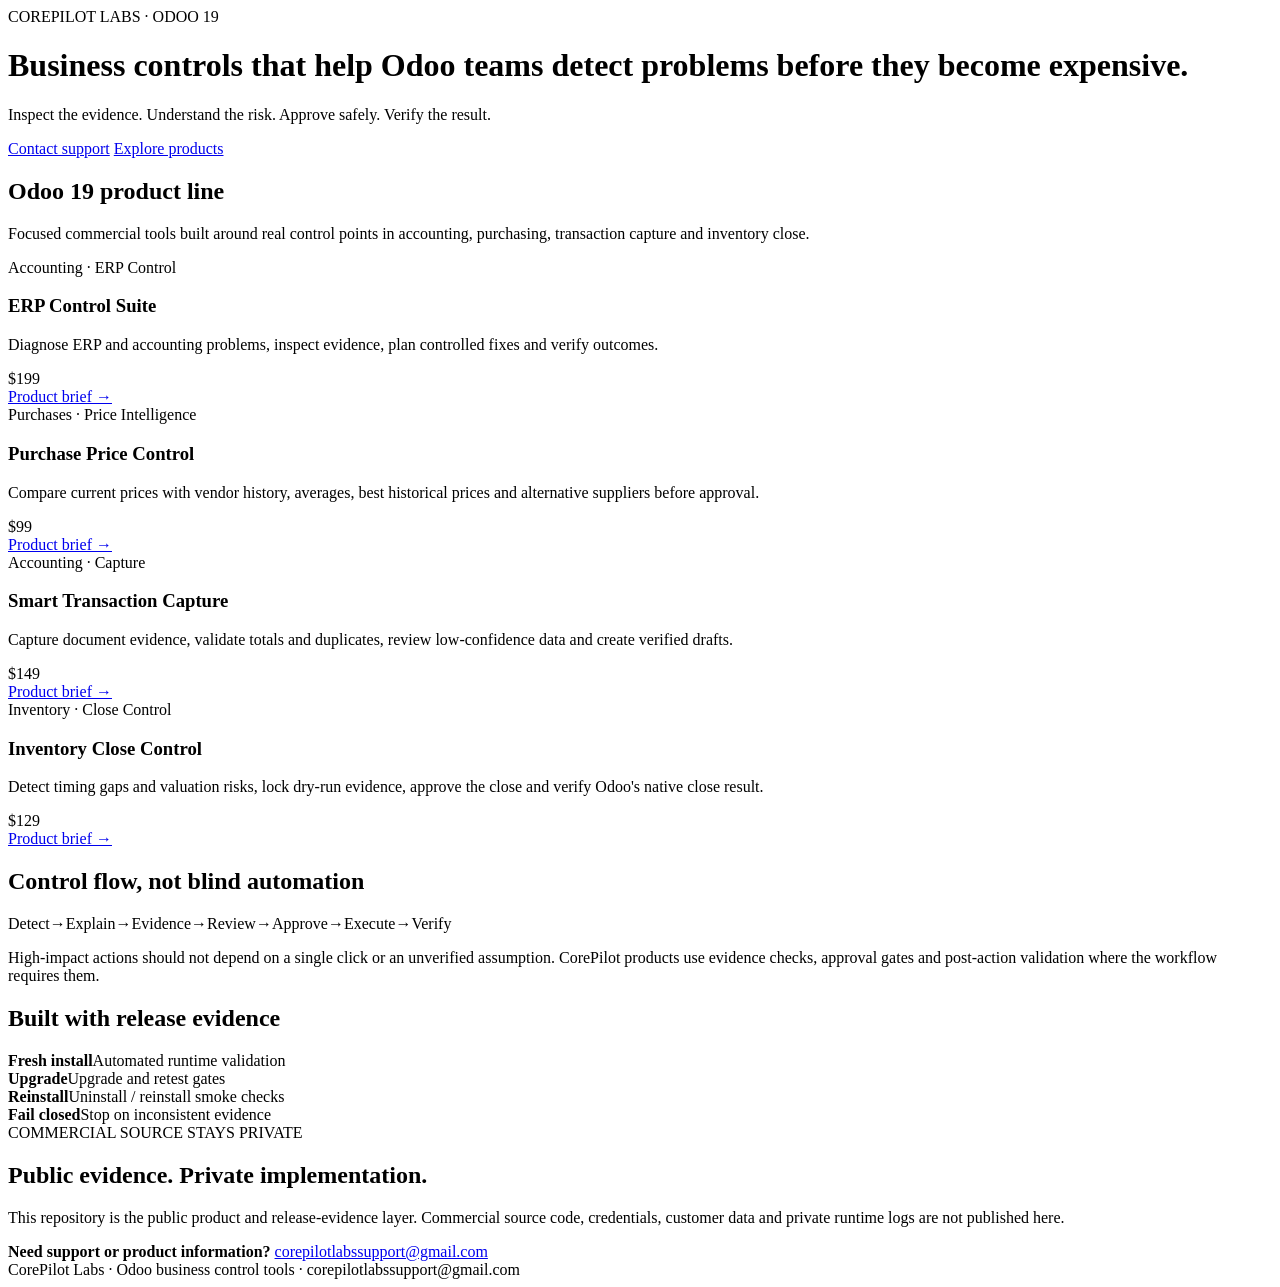
==== index.html @ 9e44a2fe "site: publish CorePilot Labs public product landing page" ====
<!doctype html>
<html lang="en">
<head>
  <meta charset="utf-8">
  <meta name="viewport" content="width=device-width, initial-scale=1">
  <title>CorePilot Labs — Odoo Business Control Tools</title>
  <meta name="description" content="CorePilot Labs builds evidence-driven Odoo 19 control apps for ERP diagnostics, purchase price control, transaction capture and inventory close verification.">
  <meta property="og:title" content="CorePilot Labs — Odoo Business Control Tools">
  <meta property="og:description" content="Detect problems earlier. Understand the evidence. Approve safely. Verify the result.">
  <link rel="stylesheet" href="styles.css">
</head>
<body>
  <header class="hero">
    <div class="wrap">
      <span class="eyebrow">COREPILOT LABS · ODOO 19</span>
      <h1>Business controls that help Odoo teams detect problems before they become expensive.</h1>
      <p class="lead">Inspect the evidence. Understand the risk. Approve safely. Verify the result.</p>
      <div class="actions">
        <a class="button primary" href="mailto:corepilotlabssupport@gmail.com">Contact support</a>
        <a class="button" href="#products">Explore products</a>
      </div>
    </div>
  </header>

  <main>
    <section class="section" id="products">
      <div class="wrap">
        <h2>Odoo 19 product line</h2>
        <p class="intro">Focused commercial tools built around real control points in accounting, purchasing, transaction capture and inventory close.</p>
        <div class="grid">
          <article class="card">
            <span class="tag">Accounting · ERP Control</span>
            <h3>ERP Control Suite</h3>
            <p>Diagnose ERP and accounting problems, inspect evidence, plan controlled fixes and verify outcomes.</p>
            <div class="price">$199</div>
            <a href="https://github.com/corepilotlabs/odoo18-business-apps/blob/main/products/erp-control-suite.md">Product brief →</a>
          </article>
          <article class="card">
            <span class="tag">Purchases · Price Intelligence</span>
            <h3>Purchase Price Control</h3>
            <p>Compare current prices with vendor history, averages, best historical prices and alternative suppliers before approval.</p>
            <div class="price">$99</div>
            <a href="https://github.com/corepilotlabs/odoo18-business-apps/blob/main/products/purchase-price-control.md">Product brief →</a>
          </article>
          <article class="card">
            <span class="tag">Accounting · Capture</span>
            <h3>Smart Transaction Capture</h3>
            <p>Capture document evidence, validate totals and duplicates, review low-confidence data and create verified drafts.</p>
            <div class="price">$149</div>
            <a href="https://github.com/corepilotlabs/odoo18-business-apps/blob/main/products/smart-transaction-capture.md">Product brief →</a>
          </article>
          <article class="card">
            <span class="tag">Inventory · Close Control</span>
            <h3>Inventory Close Control</h3>
            <p>Detect timing gaps and valuation risks, lock dry-run evidence, approve the close and verify Odoo's native close result.</p>
            <div class="price">$129</div>
            <a href="https://github.com/corepilotlabs/odoo18-business-apps/blob/main/products/inventory-close-control.md">Product brief →</a>
          </article>
        </div>
      </div>
    </section>

    <section class="section dark">
      <div class="wrap">
        <h2>Control flow, not blind automation</h2>
        <div class="flow">
          <span>Detect</span><b>→</b><span>Explain</span><b>→</b><span>Evidence</span><b>→</b><span>Review</span><b>→</b><span>Approve</span><b>→</b><span>Execute</span><b>→</b><span>Verify</span>
        </div>
        <p>High-impact actions should not depend on a single click or an unverified assumption. CorePilot products use evidence checks, approval gates and post-action validation where the workflow requires them.</p>
      </div>
    </section>

    <section class="section">
      <div class="wrap">
        <h2>Built with release evidence</h2>
        <div class="proof">
          <div><strong>Fresh install</strong><span>Automated runtime validation</span></div>
          <div><strong>Upgrade</strong><span>Upgrade and retest gates</span></div>
          <div><strong>Reinstall</strong><span>Uninstall / reinstall smoke checks</span></div>
          <div><strong>Fail closed</strong><span>Stop on inconsistent evidence</span></div>
        </div>
      </div>
    </section>

    <section class="section dark">
      <div class="wrap split">
        <div>
          <span class="eyebrow blue">COMMERCIAL SOURCE STAYS PRIVATE</span>
          <h2>Public evidence. Private implementation.</h2>
          <p>This repository is the public product and release-evidence layer. Commercial source code, credentials, customer data and private runtime logs are not published here.</p>
        </div>
        <div class="contact-card">
          <strong>Need support or product information?</strong>
          <a href="mailto:corepilotlabssupport@gmail.com">corepilotlabssupport@gmail.com</a>
        </div>
      </div>
    </section>
  </main>

  <footer>
    <div class="wrap">CorePilot Labs · Odoo business control tools · corepilotlabssupport@gmail.com</div>
  </footer>
</body>
</html>
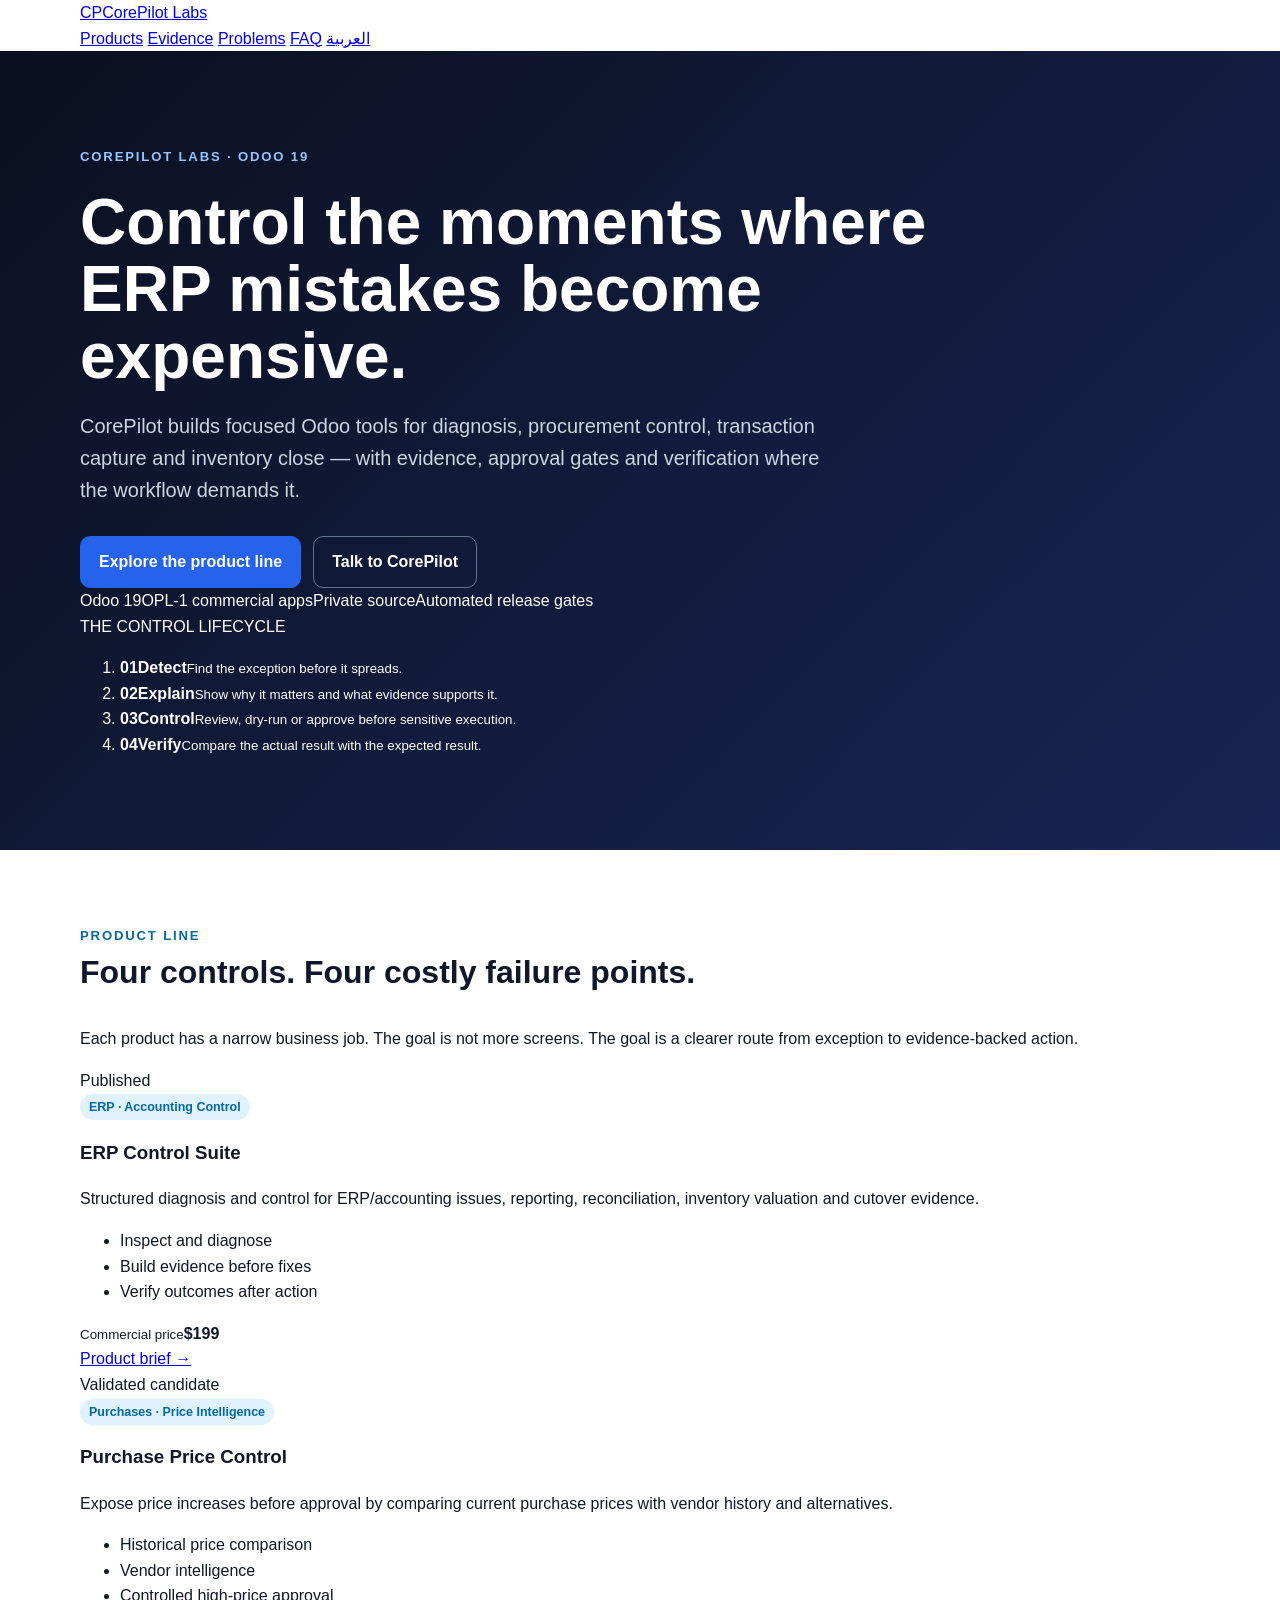
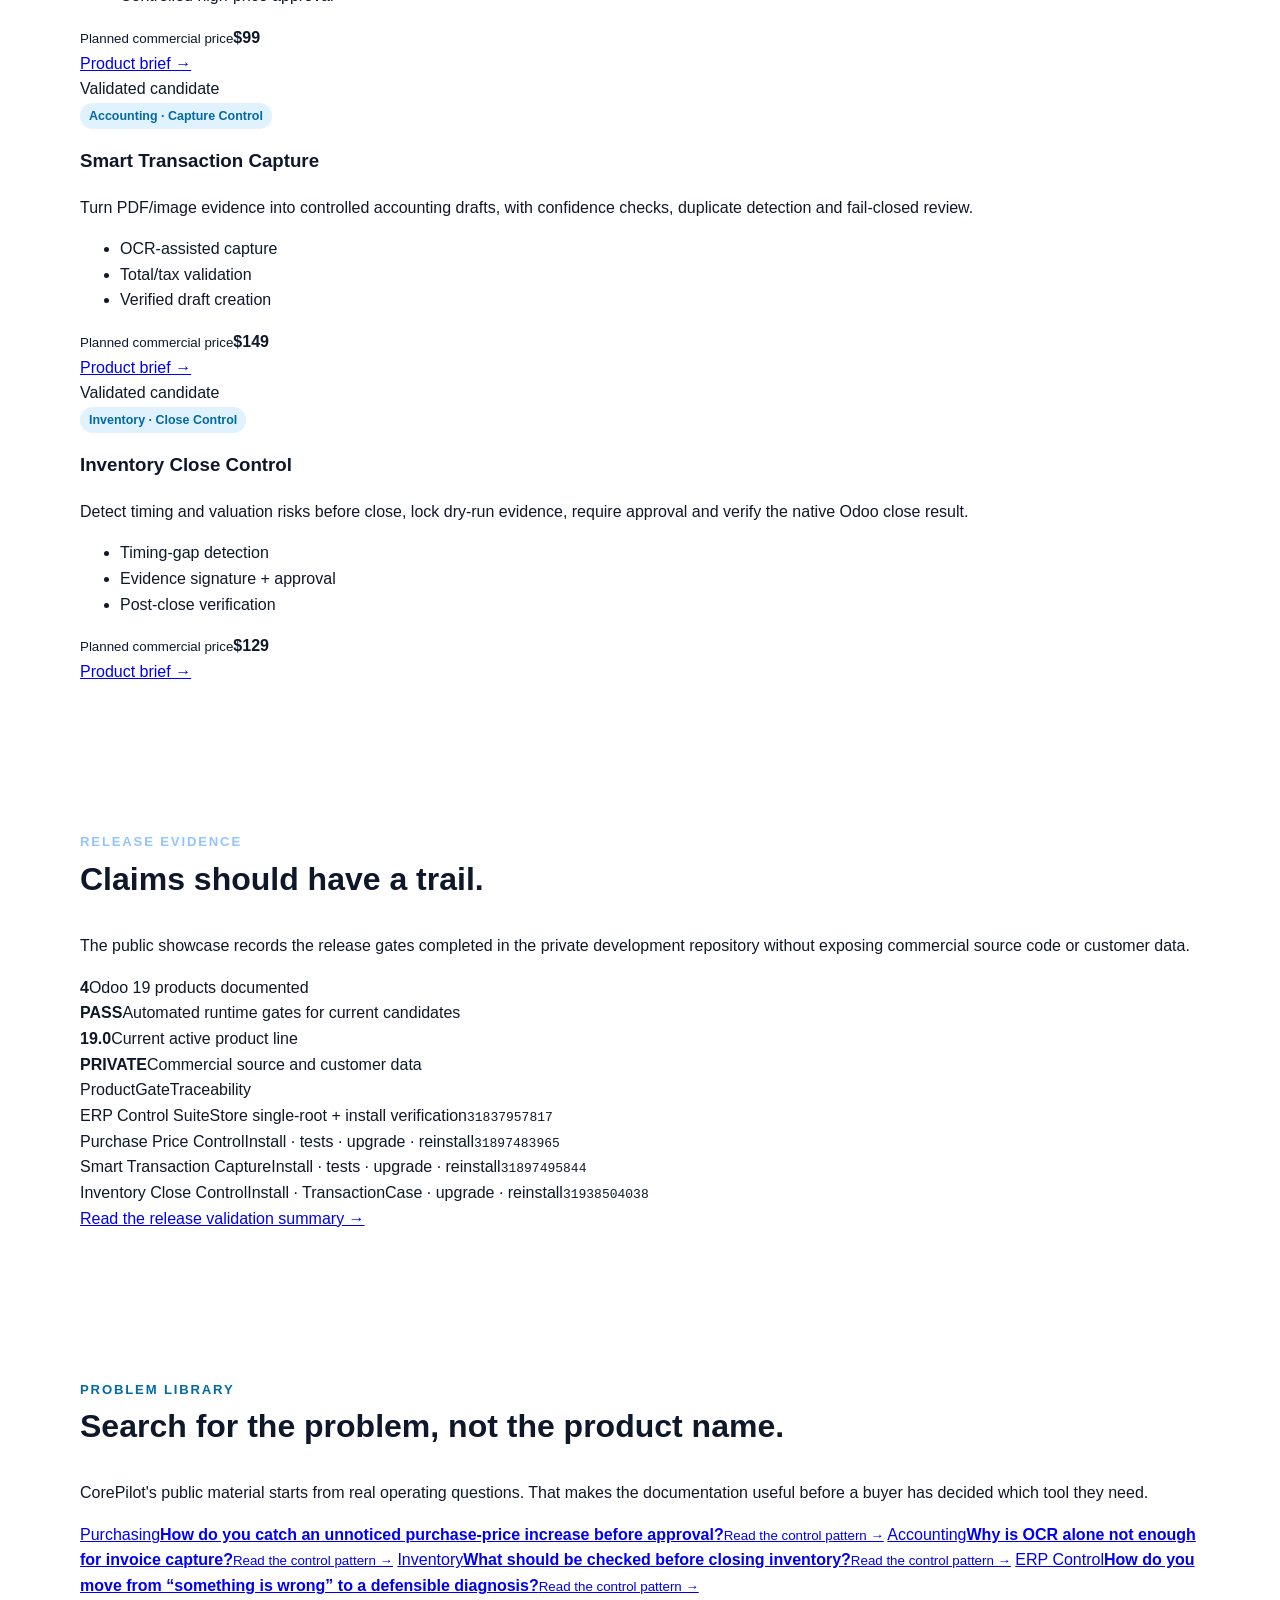
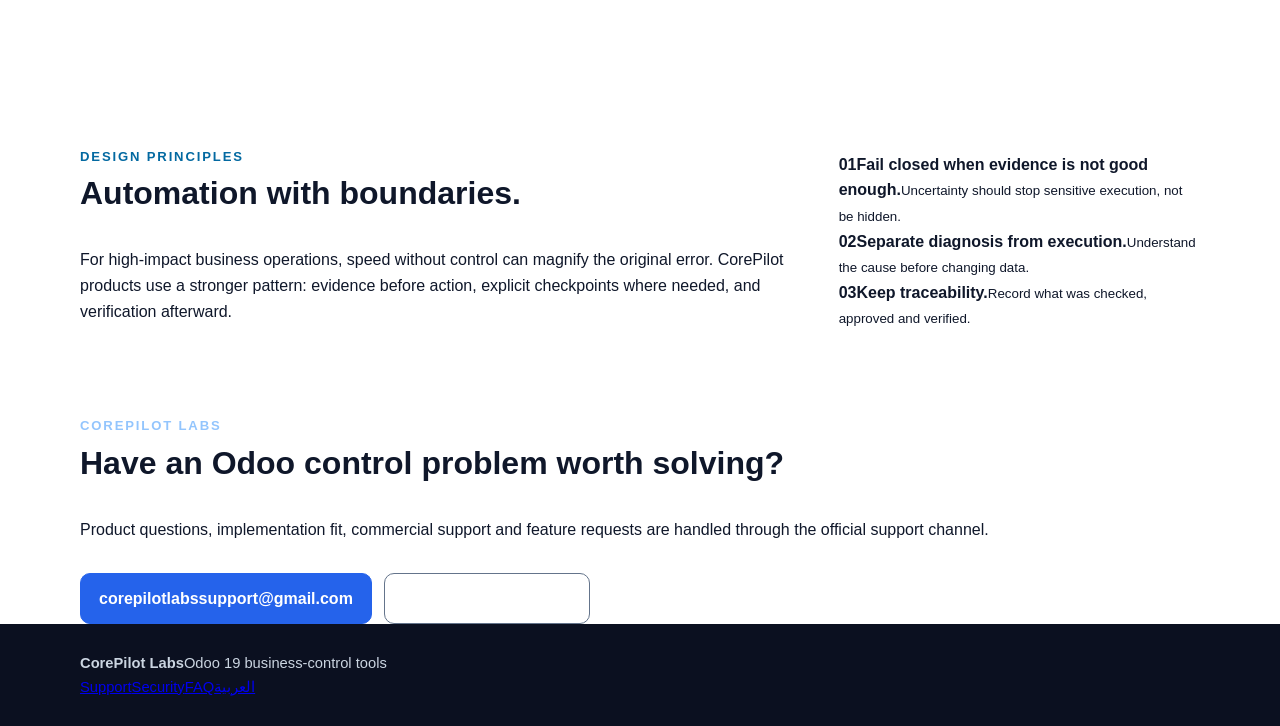
==== commit 91547df0: "design: rebuild CorePilot public launch experience" ====
--- a/index.html
+++ b/index.html
@@ -3,102 +3,169 @@
 <head>
   <meta charset="utf-8">
   <meta name="viewport" content="width=device-width, initial-scale=1">
-  <title>CorePilot Labs — Odoo Business Control Tools</title>
-  <meta name="description" content="CorePilot Labs builds evidence-driven Odoo 19 control apps for ERP diagnostics, purchase price control, transaction capture and inventory close verification.">
-  <meta property="og:title" content="CorePilot Labs — Odoo Business Control Tools">
-  <meta property="og:description" content="Detect problems earlier. Understand the evidence. Approve safely. Verify the result.">
+  <title>CorePilot Labs — Controlled Odoo 19 Business Operations</title>
+  <meta name="description" content="CorePilot Labs builds Odoo 19 business-control apps for ERP diagnostics, purchase-price intelligence, verified transaction capture and inventory close control.">
+  <meta name="theme-color" content="#07111f">
+  <meta property="og:title" content="CorePilot Labs — Odoo 19 Business Control Tools">
+  <meta property="og:description" content="Detect problems earlier. Build evidence. Approve safely. Verify the result.">
+  <meta property="og:type" content="website">
   <link rel="stylesheet" href="styles.css">
 </head>
 <body>
-  <header class="hero">
-    <div class="wrap">
-      <span class="eyebrow">COREPILOT LABS · ODOO 19</span>
-      <h1>Business controls that help Odoo teams detect problems before they become expensive.</h1>
-      <p class="lead">Inspect the evidence. Understand the risk. Approve safely. Verify the result.</p>
-      <div class="actions">
-        <a class="button primary" href="mailto:corepilotlabssupport@gmail.com">Contact support</a>
-        <a class="button" href="#products">Explore products</a>
+  <nav class="nav">
+    <div class="wrap nav-inner">
+      <a class="brand" href="#top" aria-label="CorePilot Labs home">
+        <span class="brand-mark">CP</span><span>CorePilot Labs</span>
+      </a>
+      <div class="nav-links">
+        <a href="#products">Products</a>
+        <a href="#proof">Evidence</a>
+        <a href="#problems">Problems</a>
+        <a href="FAQ.md">FAQ</a>
+        <a href="ar.html">العربية</a>
       </div>
+    </div>
+  </nav>
+
+  <header class="hero" id="top">
+    <div class="wrap hero-grid">
+      <div>
+        <span class="eyebrow">COREPILOT LABS · ODOO 19</span>
+        <h1>Control the moments where ERP mistakes become expensive.</h1>
+        <p class="lead">CorePilot builds focused Odoo tools for diagnosis, procurement control, transaction capture and inventory close — with evidence, approval gates and verification where the workflow demands it.</p>
+        <div class="actions">
+          <a class="button primary" href="#products">Explore the product line</a>
+          <a class="button" href="mailto:corepilotlabssupport@gmail.com?subject=CorePilot%20Labs%20product%20inquiry">Talk to CorePilot</a>
+        </div>
+        <div class="trust-row">
+          <span>Odoo 19</span><span>OPL-1 commercial apps</span><span>Private source</span><span>Automated release gates</span>
+        </div>
+      </div>
+      <aside class="hero-panel" aria-label="CorePilot control lifecycle">
+        <div class="panel-kicker">THE CONTROL LIFECYCLE</div>
+        <ol class="lifecycle">
+          <li><b>01</b><span><strong>Detect</strong><small>Find the exception before it spreads.</small></span></li>
+          <li><b>02</b><span><strong>Explain</strong><small>Show why it matters and what evidence supports it.</small></span></li>
+          <li><b>03</b><span><strong>Control</strong><small>Review, dry-run or approve before sensitive execution.</small></span></li>
+          <li><b>04</b><span><strong>Verify</strong><small>Compare the actual result with the expected result.</small></span></li>
+        </ol>
+      </aside>
     </div>
   </header>
 
   <main>
     <section class="section" id="products">
       <div class="wrap">
-        <h2>Odoo 19 product line</h2>
-        <p class="intro">Focused commercial tools built around real control points in accounting, purchasing, transaction capture and inventory close.</p>
-        <div class="grid">
-          <article class="card">
-            <span class="tag">Accounting · ERP Control</span>
+        <div class="section-head">
+          <div><span class="eyebrow blue">PRODUCT LINE</span><h2>Four controls. Four costly failure points.</h2></div>
+          <p>Each product has a narrow business job. The goal is not more screens. The goal is a clearer route from exception to evidence-backed action.</p>
+        </div>
+        <div class="product-grid">
+          <article class="product-card featured">
+            <div class="status live">Published</div>
+            <span class="tag">ERP · Accounting Control</span>
             <h3>ERP Control Suite</h3>
-            <p>Diagnose ERP and accounting problems, inspect evidence, plan controlled fixes and verify outcomes.</p>
-            <div class="price">$199</div>
-            <a href="https://github.com/corepilotlabs/odoo18-business-apps/blob/main/products/erp-control-suite.md">Product brief →</a>
+            <p>Structured diagnosis and control for ERP/accounting issues, reporting, reconciliation, inventory valuation and cutover evidence.</p>
+            <ul><li>Inspect and diagnose</li><li>Build evidence before fixes</li><li>Verify outcomes after action</li></ul>
+            <div class="card-foot"><div><small>Commercial price</small><strong>$199</strong></div><a href="products/erp-control-suite.md">Product brief →</a></div>
           </article>
-          <article class="card">
+
+          <article class="product-card">
+            <div class="status validated">Validated candidate</div>
             <span class="tag">Purchases · Price Intelligence</span>
             <h3>Purchase Price Control</h3>
-            <p>Compare current prices with vendor history, averages, best historical prices and alternative suppliers before approval.</p>
-            <div class="price">$99</div>
-            <a href="https://github.com/corepilotlabs/odoo18-business-apps/blob/main/products/purchase-price-control.md">Product brief →</a>
+            <p>Expose price increases before approval by comparing current purchase prices with vendor history and alternatives.</p>
+            <ul><li>Historical price comparison</li><li>Vendor intelligence</li><li>Controlled high-price approval</li></ul>
+            <div class="card-foot"><div><small>Planned commercial price</small><strong>$99</strong></div><a href="products/purchase-price-control.md">Product brief →</a></div>
           </article>
-          <article class="card">
-            <span class="tag">Accounting · Capture</span>
+
+          <article class="product-card">
+            <div class="status validated">Validated candidate</div>
+            <span class="tag">Accounting · Capture Control</span>
             <h3>Smart Transaction Capture</h3>
-            <p>Capture document evidence, validate totals and duplicates, review low-confidence data and create verified drafts.</p>
-            <div class="price">$149</div>
-            <a href="https://github.com/corepilotlabs/odoo18-business-apps/blob/main/products/smart-transaction-capture.md">Product brief →</a>
+            <p>Turn PDF/image evidence into controlled accounting drafts, with confidence checks, duplicate detection and fail-closed review.</p>
+            <ul><li>OCR-assisted capture</li><li>Total/tax validation</li><li>Verified draft creation</li></ul>
+            <div class="card-foot"><div><small>Planned commercial price</small><strong>$149</strong></div><a href="products/smart-transaction-capture.md">Product brief →</a></div>
           </article>
-          <article class="card">
+
+          <article class="product-card">
+            <div class="status validated">Validated candidate</div>
             <span class="tag">Inventory · Close Control</span>
             <h3>Inventory Close Control</h3>
-            <p>Detect timing gaps and valuation risks, lock dry-run evidence, approve the close and verify Odoo's native close result.</p>
-            <div class="price">$129</div>
-            <a href="https://github.com/corepilotlabs/odoo18-business-apps/blob/main/products/inventory-close-control.md">Product brief →</a>
+            <p>Detect timing and valuation risks before close, lock dry-run evidence, require approval and verify the native Odoo close result.</p>
+            <ul><li>Timing-gap detection</li><li>Evidence signature + approval</li><li>Post-close verification</li></ul>
+            <div class="card-foot"><div><small>Planned commercial price</small><strong>$129</strong></div><a href="products/inventory-close-control.md">Product brief →</a></div>
           </article>
         </div>
       </div>
     </section>
 
-    <section class="section dark">
+    <section class="section proof-section" id="proof">
       <div class="wrap">
-        <h2>Control flow, not blind automation</h2>
-        <div class="flow">
-          <span>Detect</span><b>→</b><span>Explain</span><b>→</b><span>Evidence</span><b>→</b><span>Review</span><b>→</b><span>Approve</span><b>→</b><span>Execute</span><b>→</b><span>Verify</span>
+        <div class="section-head inverse">
+          <div><span class="eyebrow">RELEASE EVIDENCE</span><h2>Claims should have a trail.</h2></div>
+          <p>The public showcase records the release gates completed in the private development repository without exposing commercial source code or customer data.</p>
         </div>
-        <p>High-impact actions should not depend on a single click or an unverified assumption. CorePilot products use evidence checks, approval gates and post-action validation where the workflow requires them.</p>
+        <div class="proof-grid">
+          <div class="proof-card"><strong>4</strong><span>Odoo 19 products documented</span></div>
+          <div class="proof-card"><strong>PASS</strong><span>Automated runtime gates for current candidates</span></div>
+          <div class="proof-card"><strong>19.0</strong><span>Current active product line</span></div>
+          <div class="proof-card"><strong>PRIVATE</strong><span>Commercial source and customer data</span></div>
+        </div>
+        <div class="evidence-table" role="table" aria-label="Release validation identifiers">
+          <div class="evidence-row header"><span>Product</span><span>Gate</span><span>Traceability</span></div>
+          <div class="evidence-row"><span>ERP Control Suite</span><span>Store single-root + install verification</span><code>31837957817</code></div>
+          <div class="evidence-row"><span>Purchase Price Control</span><span>Install · tests · upgrade · reinstall</span><code>31897483965</code></div>
+          <div class="evidence-row"><span>Smart Transaction Capture</span><span>Install · tests · upgrade · reinstall</span><code>31897495844</code></div>
+          <div class="evidence-row"><span>Inventory Close Control</span><span>Install · TransactionCase · upgrade · reinstall</span><code>31938504038</code></div>
+        </div>
+        <a class="text-link light" href="RELEASE_VALIDATION.md">Read the release validation summary →</a>
       </div>
     </section>
 
-    <section class="section">
+    <section class="section" id="problems">
       <div class="wrap">
-        <h2>Built with release evidence</h2>
-        <div class="proof">
-          <div><strong>Fresh install</strong><span>Automated runtime validation</span></div>
-          <div><strong>Upgrade</strong><span>Upgrade and retest gates</span></div>
-          <div><strong>Reinstall</strong><span>Uninstall / reinstall smoke checks</span></div>
-          <div><strong>Fail closed</strong><span>Stop on inconsistent evidence</span></div>
+        <div class="section-head">
+          <div><span class="eyebrow blue">PROBLEM LIBRARY</span><h2>Search for the problem, not the product name.</h2></div>
+          <p>CorePilot's public material starts from real operating questions. That makes the documentation useful before a buyer has decided which tool they need.</p>
+        </div>
+        <div class="problem-grid">
+          <a class="problem-card" href="use-cases/odoo-purchase-price-increase-control.md"><span>Purchasing</span><strong>How do you catch an unnoticed purchase-price increase before approval?</strong><small>Read the control pattern →</small></a>
+          <a class="problem-card" href="use-cases/odoo-invoice-ocr-validation.md"><span>Accounting</span><strong>Why is OCR alone not enough for invoice capture?</strong><small>Read the control pattern →</small></a>
+          <a class="problem-card" href="use-cases/odoo-inventory-close-reconciliation.md"><span>Inventory</span><strong>What should be checked before closing inventory?</strong><small>Read the control pattern →</small></a>
+          <a class="problem-card" href="use-cases/odoo-accounting-diagnostics-control.md"><span>ERP Control</span><strong>How do you move from “something is wrong” to a defensible diagnosis?</strong><small>Read the control pattern →</small></a>
         </div>
       </div>
     </section>
 
-    <section class="section dark">
+    <section class="section principles">
       <div class="wrap split">
         <div>
-          <span class="eyebrow blue">COMMERCIAL SOURCE STAYS PRIVATE</span>
-          <h2>Public evidence. Private implementation.</h2>
-          <p>This repository is the public product and release-evidence layer. Commercial source code, credentials, customer data and private runtime logs are not published here.</p>
+          <span class="eyebrow blue">DESIGN PRINCIPLES</span>
+          <h2>Automation with boundaries.</h2>
+          <p>For high-impact business operations, speed without control can magnify the original error. CorePilot products use a stronger pattern: evidence before action, explicit checkpoints where needed, and verification afterward.</p>
         </div>
-        <div class="contact-card">
-          <strong>Need support or product information?</strong>
-          <a href="mailto:corepilotlabssupport@gmail.com">corepilotlabssupport@gmail.com</a>
+        <div class="principle-list">
+          <div><b>01</b><span><strong>Fail closed when evidence is not good enough.</strong><small>Uncertainty should stop sensitive execution, not be hidden.</small></span></div>
+          <div><b>02</b><span><strong>Separate diagnosis from execution.</strong><small>Understand the cause before changing data.</small></span></div>
+          <div><b>03</b><span><strong>Keep traceability.</strong><small>Record what was checked, approved and verified.</small></span></div>
         </div>
+      </div>
+    </section>
+
+    <section class="cta-section">
+      <div class="wrap cta-box">
+        <div><span class="eyebrow">COREPILOT LABS</span><h2>Have an Odoo control problem worth solving?</h2><p>Product questions, implementation fit, commercial support and feature requests are handled through the official support channel.</p></div>
+        <div class="actions"><a class="button primary" href="mailto:corepilotlabssupport@gmail.com?subject=CorePilot%20Labs%20Odoo%20inquiry">corepilotlabssupport@gmail.com</a><a class="button" href="https://github.com/corepilotlabs/odoo18-business-apps/issues">Public feature request</a></div>
       </div>
     </section>
   </main>
 
   <footer>
-    <div class="wrap">CorePilot Labs · Odoo business control tools · corepilotlabssupport@gmail.com</div>
+    <div class="wrap footer-grid">
+      <div><strong>CorePilot Labs</strong><span>Odoo 19 business-control tools</span></div>
+      <div><a href="SUPPORT.md">Support</a><a href="SECURITY.md">Security</a><a href="FAQ.md">FAQ</a><a href="ar.html">العربية</a></div>
+    </div>
   </footer>
 </body>
 </html>
--- a/styles.css
+++ b/styles.css
@@ -0,0 +1 @@
+:root{--bg:#0b1020;--panel:#121a2f;--ink:#0f172a;--muted:#64748b;--paper:#f8fafc;--line:#dbe4ee;--accent:#2563eb;--accent2:#0ea5e9}*{box-sizing:border-box}body{margin:0;font-family:Inter,Segoe UI,Arial,sans-serif;color:var(--ink);background:white;line-height:1.6}.wrap{width:min(1120px,92%);margin:0 auto}.hero{background:linear-gradient(135deg,var(--bg),#172554);color:white;padding:92px 0 76px}.eyebrow{display:inline-block;font-size:.82rem;letter-spacing:.14em;font-weight:700;color:#93c5fd}.eyebrow.blue{color:#0369a1}.hero h1{font-size:clamp(2.4rem,5vw,4.8rem);line-height:1.05;max-width:980px;margin:20px 0}.lead{font-size:1.25rem;color:#cbd5e1;max-width:760px}.intro{max-width:760px;color:#475569;margin:-12px 0 30px}.actions{display:flex;gap:12px;flex-wrap:wrap;margin-top:30px}.button{display:inline-block;padding:12px 18px;border:1px solid #64748b;border-radius:10px;color:white;text-decoration:none;font-weight:700}.button.primary{background:var(--accent);border-color:var(--accent)}.section{padding:72px 0}.section.dark{background:var(--paper)}h2{font-size:2rem;margin:0 0 28px}.grid{display:grid;grid-template-columns:repeat(auto-fit,minmax(240px,1fr));gap:20px}.card{border:1px solid var(--line);border-radius:18px;padding:24px;background:#fff;box-shadow:0 10px 30px rgba(15,23,42,.06)}.card h3{font-size:1.35rem;margin:12px 0}.card p{color:#475569}.card a{color:var(--accent);font-weight:700;text-decoration:none}.tag{font-size:.78rem;font-weight:700;color:#0369a1;background:#e0f2fe;padding:6px 9px;border-radius:999px}.price{font-size:1.45rem;font-weight:800;margin:18px 0}.flow{display:flex;flex-wrap:wrap;gap:10px;align-items:center;margin:22px 0 26px}.flow span{padding:8px 12px;border-radius:999px;background:white;border:1px solid var(--line);font-weight:700}.flow b{color:var(--accent2)}.proof{display:grid;grid-template-columns:repeat(auto-fit,minmax(200px,1fr));gap:16px}.proof div{border-left:4px solid var(--accent);padding:8px 14px}.proof strong,.proof span{display:block}.proof span{color:var(--muted);font-size:.92rem}.split{display:grid;grid-template-columns:2fr 1fr;gap:36px;align-items:center}.contact-card{background:#fff;border:1px solid var(--line);border-radius:18px;padding:24px;box-shadow:0 10px 30px rgba(15,23,42,.06)}.contact-card strong,.contact-card a{display:block}.contact-card a{margin-top:10px;color:var(--accent);font-weight:700;text-decoration:none}footer{padding:28px 0;background:var(--bg);color:#cbd5e1;font-size:.92rem}@media(max-width:700px){.hero{padding:64px 0}.section{padding:50px 0}.split{grid-template-columns:1fr}}
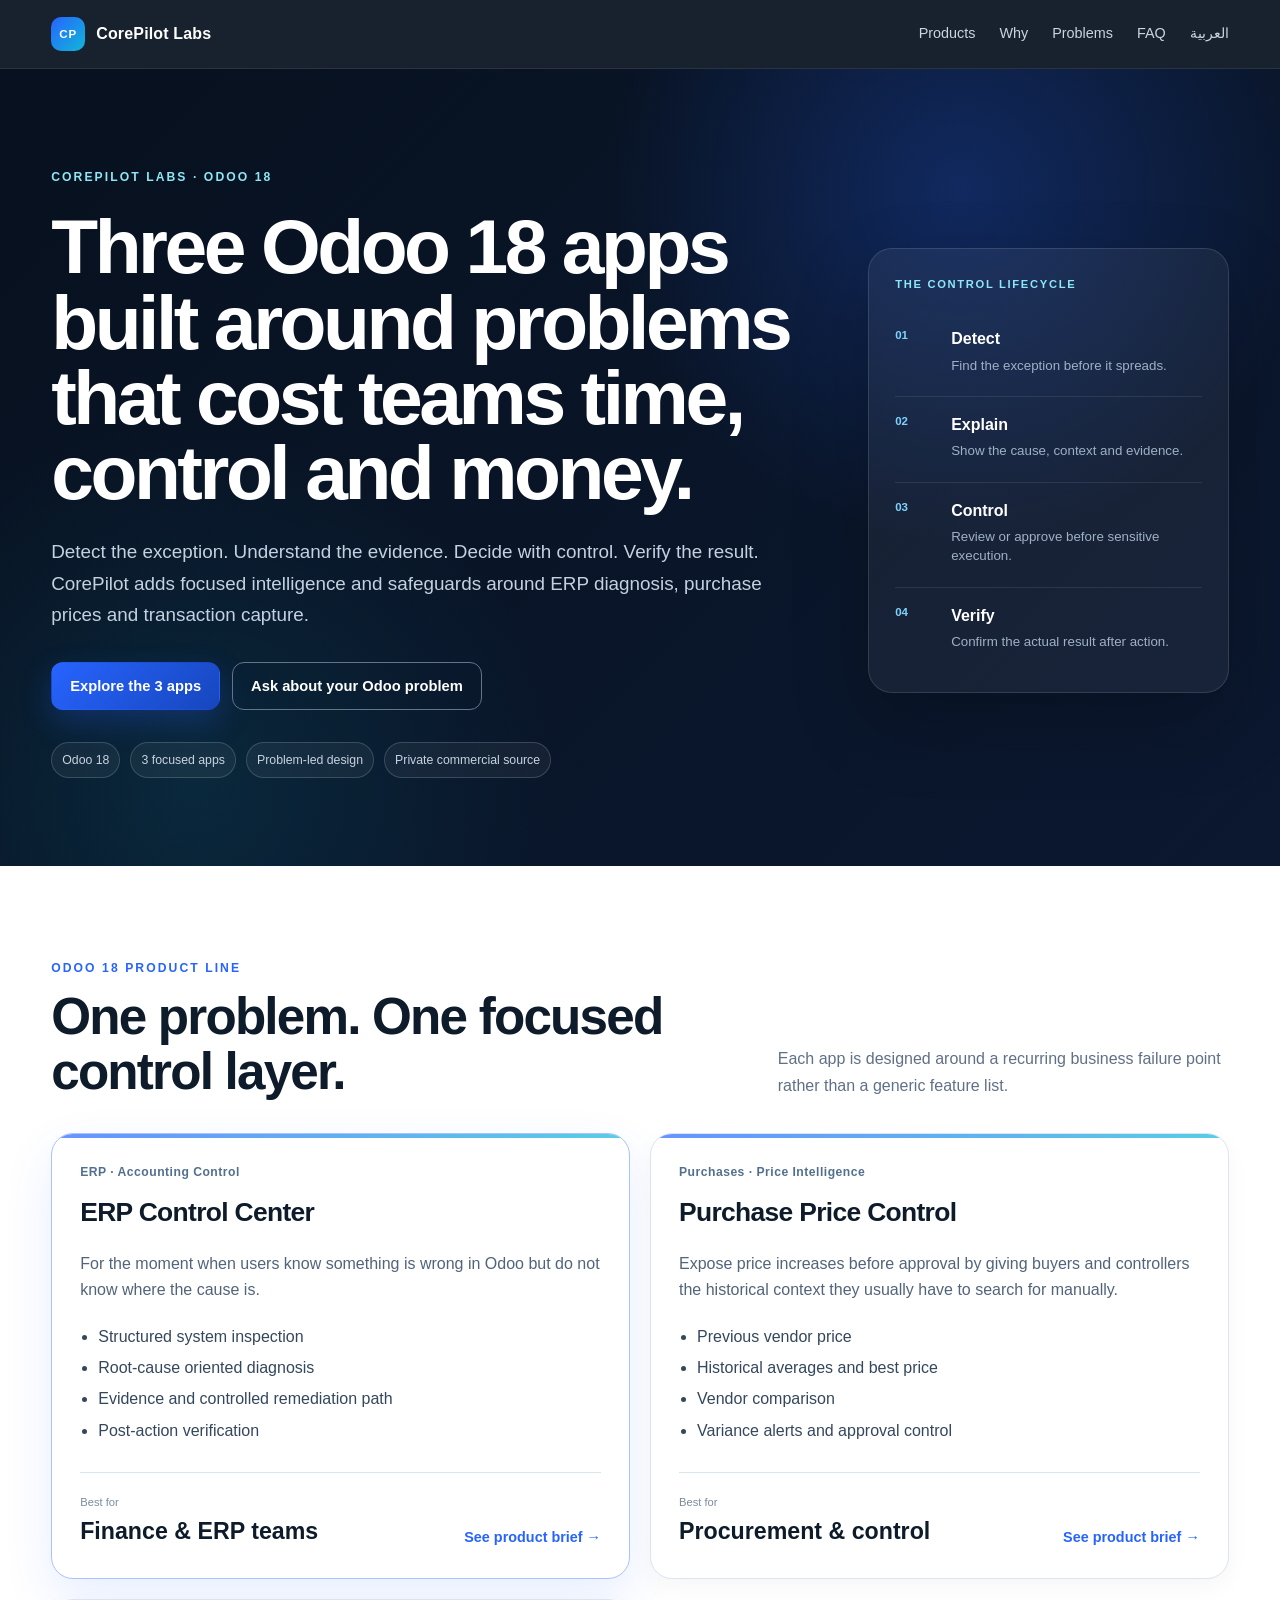
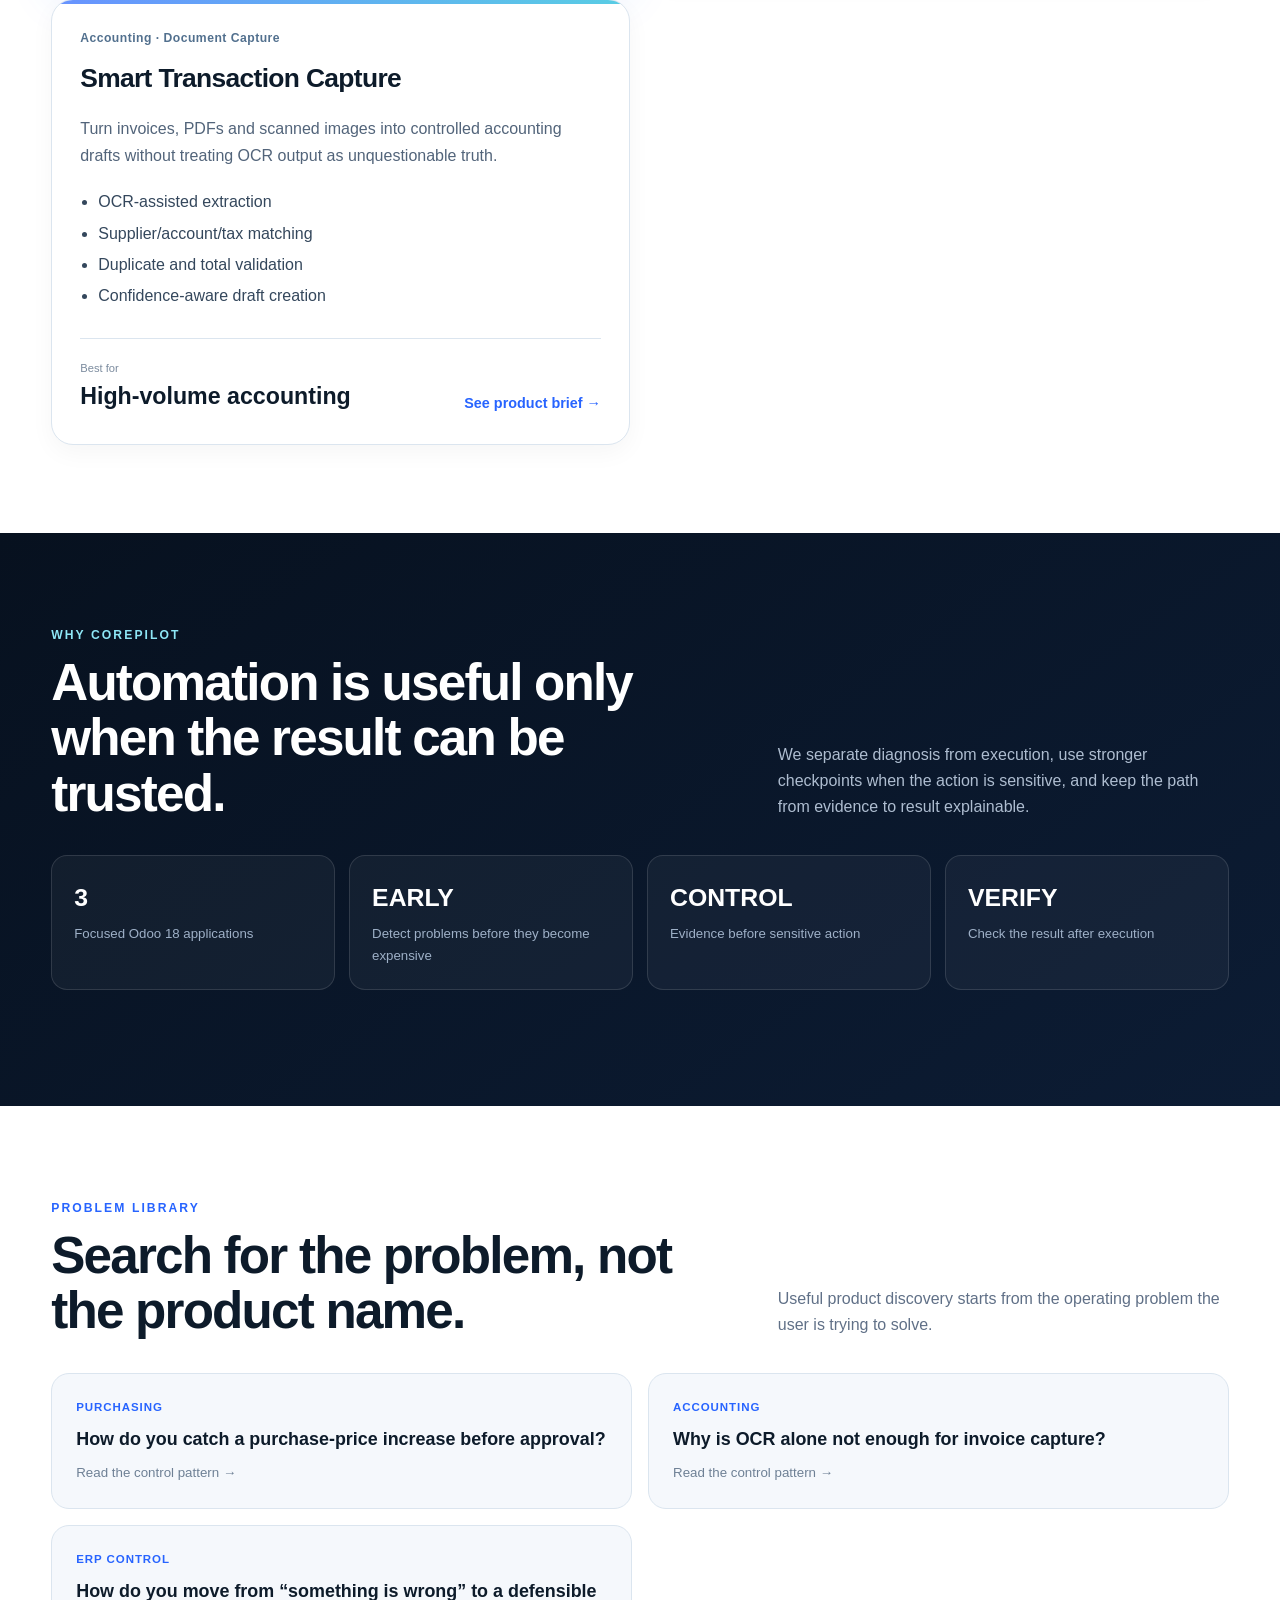
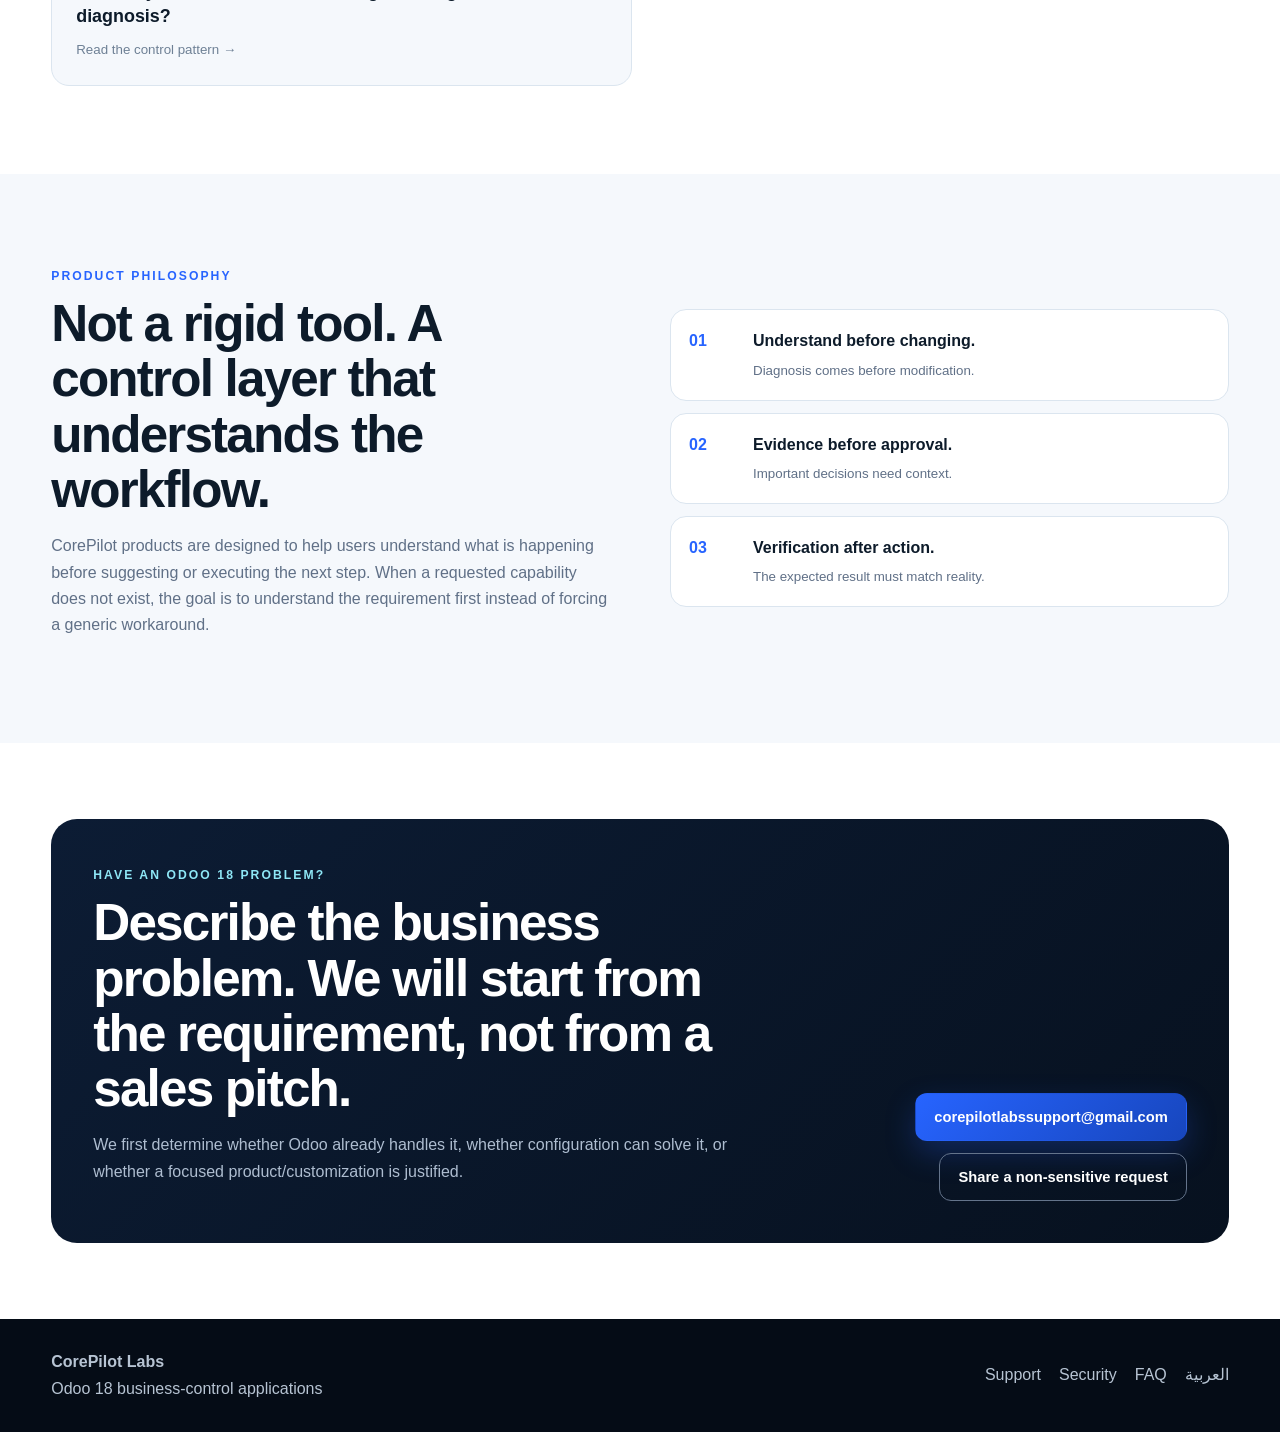
==== commit a712feab: "marketing: refocus public landing page on three Odoo 18 apps" ====
--- a/index.html
+++ b/index.html
@@ -3,51 +3,39 @@
 <head>
   <meta charset="utf-8">
   <meta name="viewport" content="width=device-width, initial-scale=1">
-  <title>CorePilot Labs — Controlled Odoo 19 Business Operations</title>
-  <meta name="description" content="CorePilot Labs builds Odoo 19 business-control apps for ERP diagnostics, purchase-price intelligence, verified transaction capture and inventory close control.">
+  <title>CorePilot Labs — Odoo 18 Business Control Apps</title>
+  <meta name="description" content="Three focused Odoo 18 apps for ERP diagnostics, purchase price control and verified transaction capture. Detect problems earlier, build evidence and act with control.">
+  <meta name="keywords" content="Odoo 18,Odoo apps,Odoo accounting,Odoo ERP,Purchase Price Control,invoice OCR,Odoo automation,ERP Control Center,CorePilot Labs">
   <meta name="theme-color" content="#07111f">
-  <meta property="og:title" content="CorePilot Labs — Odoo 19 Business Control Tools">
-  <meta property="og:description" content="Detect problems earlier. Build evidence. Approve safely. Verify the result.">
+  <meta property="og:title" content="CorePilot Labs — 3 Odoo 18 Business Control Apps">
+  <meta property="og:description" content="ERP Control Center, Purchase Price Control and Smart Transaction Capture for Odoo 18.">
   <meta property="og:type" content="website">
   <link rel="stylesheet" href="styles.css">
 </head>
 <body>
   <nav class="nav">
     <div class="wrap nav-inner">
-      <a class="brand" href="#top" aria-label="CorePilot Labs home">
-        <span class="brand-mark">CP</span><span>CorePilot Labs</span>
-      </a>
-      <div class="nav-links">
-        <a href="#products">Products</a>
-        <a href="#proof">Evidence</a>
-        <a href="#problems">Problems</a>
-        <a href="FAQ.md">FAQ</a>
-        <a href="ar.html">العربية</a>
-      </div>
+      <a class="brand" href="#top" aria-label="CorePilot Labs home"><span class="brand-mark">CP</span><span>CorePilot Labs</span></a>
+      <div class="nav-links"><a href="#products">Products</a><a href="#why">Why</a><a href="#problems">Problems</a><a href="FAQ.md">FAQ</a><a href="ar.html">العربية</a></div>
     </div>
   </nav>
 
   <header class="hero" id="top">
     <div class="wrap hero-grid">
       <div>
-        <span class="eyebrow">COREPILOT LABS · ODOO 19</span>
-        <h1>Control the moments where ERP mistakes become expensive.</h1>
-        <p class="lead">CorePilot builds focused Odoo tools for diagnosis, procurement control, transaction capture and inventory close — with evidence, approval gates and verification where the workflow demands it.</p>
-        <div class="actions">
-          <a class="button primary" href="#products">Explore the product line</a>
-          <a class="button" href="mailto:corepilotlabssupport@gmail.com?subject=CorePilot%20Labs%20product%20inquiry">Talk to CorePilot</a>
-        </div>
-        <div class="trust-row">
-          <span>Odoo 19</span><span>OPL-1 commercial apps</span><span>Private source</span><span>Automated release gates</span>
-        </div>
+        <span class="eyebrow">COREPILOT LABS · ODOO 18</span>
+        <h1>Three Odoo 18 apps built around problems that cost teams time, control and money.</h1>
+        <p class="lead">Detect the exception. Understand the evidence. Decide with control. Verify the result. CorePilot adds focused intelligence and safeguards around ERP diagnosis, purchase prices and transaction capture.</p>
+        <div class="actions"><a class="button primary" href="#products">Explore the 3 apps</a><a class="button" href="mailto:corepilotlabssupport@gmail.com?subject=CorePilot%20Odoo%2018%20inquiry">Ask about your Odoo problem</a></div>
+        <div class="trust-row"><span>Odoo 18</span><span>3 focused apps</span><span>Problem-led design</span><span>Private commercial source</span></div>
       </div>
       <aside class="hero-panel" aria-label="CorePilot control lifecycle">
         <div class="panel-kicker">THE CONTROL LIFECYCLE</div>
         <ol class="lifecycle">
           <li><b>01</b><span><strong>Detect</strong><small>Find the exception before it spreads.</small></span></li>
-          <li><b>02</b><span><strong>Explain</strong><small>Show why it matters and what evidence supports it.</small></span></li>
-          <li><b>03</b><span><strong>Control</strong><small>Review, dry-run or approve before sensitive execution.</small></span></li>
-          <li><b>04</b><span><strong>Verify</strong><small>Compare the actual result with the expected result.</small></span></li>
+          <li><b>02</b><span><strong>Explain</strong><small>Show the cause, context and evidence.</small></span></li>
+          <li><b>03</b><span><strong>Control</strong><small>Review or approve before sensitive execution.</small></span></li>
+          <li><b>04</b><span><strong>Verify</strong><small>Confirm the actual result after action.</small></span></li>
         </ol>
       </aside>
     </div>
@@ -56,116 +44,58 @@
   <main>
     <section class="section" id="products">
       <div class="wrap">
-        <div class="section-head">
-          <div><span class="eyebrow blue">PRODUCT LINE</span><h2>Four controls. Four costly failure points.</h2></div>
-          <p>Each product has a narrow business job. The goal is not more screens. The goal is a clearer route from exception to evidence-backed action.</p>
-        </div>
+        <div class="section-head"><div><span class="eyebrow blue">ODOO 18 PRODUCT LINE</span><h2>One problem. One focused control layer.</h2></div><p>Each app is designed around a recurring business failure point rather than a generic feature list.</p></div>
         <div class="product-grid">
           <article class="product-card featured">
-            <div class="status live">Published</div>
             <span class="tag">ERP · Accounting Control</span>
-            <h3>ERP Control Suite</h3>
-            <p>Structured diagnosis and control for ERP/accounting issues, reporting, reconciliation, inventory valuation and cutover evidence.</p>
-            <ul><li>Inspect and diagnose</li><li>Build evidence before fixes</li><li>Verify outcomes after action</li></ul>
-            <div class="card-foot"><div><small>Commercial price</small><strong>$199</strong></div><a href="products/erp-control-suite.md">Product brief →</a></div>
+            <h3>ERP Control Center</h3>
+            <p>For the moment when users know something is wrong in Odoo but do not know where the cause is.</p>
+            <ul><li>Structured system inspection</li><li>Root-cause oriented diagnosis</li><li>Evidence and controlled remediation path</li><li>Post-action verification</li></ul>
+            <div class="card-foot"><div><small>Best for</small><strong>Finance & ERP teams</strong></div><a href="products/erp-control-suite.md">See product brief →</a></div>
           </article>
 
           <article class="product-card">
-            <div class="status validated">Validated candidate</div>
             <span class="tag">Purchases · Price Intelligence</span>
             <h3>Purchase Price Control</h3>
-            <p>Expose price increases before approval by comparing current purchase prices with vendor history and alternatives.</p>
-            <ul><li>Historical price comparison</li><li>Vendor intelligence</li><li>Controlled high-price approval</li></ul>
-            <div class="card-foot"><div><small>Planned commercial price</small><strong>$99</strong></div><a href="products/purchase-price-control.md">Product brief →</a></div>
+            <p>Expose price increases before approval by giving buyers and controllers the historical context they usually have to search for manually.</p>
+            <ul><li>Previous vendor price</li><li>Historical averages and best price</li><li>Vendor comparison</li><li>Variance alerts and approval control</li></ul>
+            <div class="card-foot"><div><small>Best for</small><strong>Procurement & control</strong></div><a href="products/purchase-price-control.md">See product brief →</a></div>
           </article>
 
           <article class="product-card">
-            <div class="status validated">Validated candidate</div>
-            <span class="tag">Accounting · Capture Control</span>
+            <span class="tag">Accounting · Document Capture</span>
             <h3>Smart Transaction Capture</h3>
-            <p>Turn PDF/image evidence into controlled accounting drafts, with confidence checks, duplicate detection and fail-closed review.</p>
-            <ul><li>OCR-assisted capture</li><li>Total/tax validation</li><li>Verified draft creation</li></ul>
-            <div class="card-foot"><div><small>Planned commercial price</small><strong>$149</strong></div><a href="products/smart-transaction-capture.md">Product brief →</a></div>
-          </article>
-
-          <article class="product-card">
-            <div class="status validated">Validated candidate</div>
-            <span class="tag">Inventory · Close Control</span>
-            <h3>Inventory Close Control</h3>
-            <p>Detect timing and valuation risks before close, lock dry-run evidence, require approval and verify the native Odoo close result.</p>
-            <ul><li>Timing-gap detection</li><li>Evidence signature + approval</li><li>Post-close verification</li></ul>
-            <div class="card-foot"><div><small>Planned commercial price</small><strong>$129</strong></div><a href="products/inventory-close-control.md">Product brief →</a></div>
+            <p>Turn invoices, PDFs and scanned images into controlled accounting drafts without treating OCR output as unquestionable truth.</p>
+            <ul><li>OCR-assisted extraction</li><li>Supplier/account/tax matching</li><li>Duplicate and total validation</li><li>Confidence-aware draft creation</li></ul>
+            <div class="card-foot"><div><small>Best for</small><strong>High-volume accounting</strong></div><a href="products/smart-transaction-capture.md">See product brief →</a></div>
           </article>
         </div>
       </div>
     </section>
 
-    <section class="section proof-section" id="proof">
+    <section class="section proof-section" id="why">
       <div class="wrap">
-        <div class="section-head inverse">
-          <div><span class="eyebrow">RELEASE EVIDENCE</span><h2>Claims should have a trail.</h2></div>
-          <p>The public showcase records the release gates completed in the private development repository without exposing commercial source code or customer data.</p>
-        </div>
-        <div class="proof-grid">
-          <div class="proof-card"><strong>4</strong><span>Odoo 19 products documented</span></div>
-          <div class="proof-card"><strong>PASS</strong><span>Automated runtime gates for current candidates</span></div>
-          <div class="proof-card"><strong>19.0</strong><span>Current active product line</span></div>
-          <div class="proof-card"><strong>PRIVATE</strong><span>Commercial source and customer data</span></div>
-        </div>
-        <div class="evidence-table" role="table" aria-label="Release validation identifiers">
-          <div class="evidence-row header"><span>Product</span><span>Gate</span><span>Traceability</span></div>
-          <div class="evidence-row"><span>ERP Control Suite</span><span>Store single-root + install verification</span><code>31837957817</code></div>
-          <div class="evidence-row"><span>Purchase Price Control</span><span>Install · tests · upgrade · reinstall</span><code>31897483965</code></div>
-          <div class="evidence-row"><span>Smart Transaction Capture</span><span>Install · tests · upgrade · reinstall</span><code>31897495844</code></div>
-          <div class="evidence-row"><span>Inventory Close Control</span><span>Install · TransactionCase · upgrade · reinstall</span><code>31938504038</code></div>
-        </div>
-        <a class="text-link light" href="RELEASE_VALIDATION.md">Read the release validation summary →</a>
+        <div class="section-head inverse"><div><span class="eyebrow">WHY COREPILOT</span><h2>Automation is useful only when the result can be trusted.</h2></div><p>We separate diagnosis from execution, use stronger checkpoints when the action is sensitive, and keep the path from evidence to result explainable.</p></div>
+        <div class="proof-grid"><div class="proof-card"><strong>3</strong><span>Focused Odoo 18 applications</span></div><div class="proof-card"><strong>EARLY</strong><span>Detect problems before they become expensive</span></div><div class="proof-card"><strong>CONTROL</strong><span>Evidence before sensitive action</span></div><div class="proof-card"><strong>VERIFY</strong><span>Check the result after execution</span></div></div>
       </div>
     </section>
 
     <section class="section" id="problems">
       <div class="wrap">
-        <div class="section-head">
-          <div><span class="eyebrow blue">PROBLEM LIBRARY</span><h2>Search for the problem, not the product name.</h2></div>
-          <p>CorePilot's public material starts from real operating questions. That makes the documentation useful before a buyer has decided which tool they need.</p>
-        </div>
+        <div class="section-head"><div><span class="eyebrow blue">PROBLEM LIBRARY</span><h2>Search for the problem, not the product name.</h2></div><p>Useful product discovery starts from the operating problem the user is trying to solve.</p></div>
         <div class="problem-grid">
-          <a class="problem-card" href="use-cases/odoo-purchase-price-increase-control.md"><span>Purchasing</span><strong>How do you catch an unnoticed purchase-price increase before approval?</strong><small>Read the control pattern →</small></a>
+          <a class="problem-card" href="use-cases/odoo-purchase-price-increase-control.md"><span>Purchasing</span><strong>How do you catch a purchase-price increase before approval?</strong><small>Read the control pattern →</small></a>
           <a class="problem-card" href="use-cases/odoo-invoice-ocr-validation.md"><span>Accounting</span><strong>Why is OCR alone not enough for invoice capture?</strong><small>Read the control pattern →</small></a>
-          <a class="problem-card" href="use-cases/odoo-inventory-close-reconciliation.md"><span>Inventory</span><strong>What should be checked before closing inventory?</strong><small>Read the control pattern →</small></a>
           <a class="problem-card" href="use-cases/odoo-accounting-diagnostics-control.md"><span>ERP Control</span><strong>How do you move from “something is wrong” to a defensible diagnosis?</strong><small>Read the control pattern →</small></a>
         </div>
       </div>
     </section>
 
-    <section class="section principles">
-      <div class="wrap split">
-        <div>
-          <span class="eyebrow blue">DESIGN PRINCIPLES</span>
-          <h2>Automation with boundaries.</h2>
-          <p>For high-impact business operations, speed without control can magnify the original error. CorePilot products use a stronger pattern: evidence before action, explicit checkpoints where needed, and verification afterward.</p>
-        </div>
-        <div class="principle-list">
-          <div><b>01</b><span><strong>Fail closed when evidence is not good enough.</strong><small>Uncertainty should stop sensitive execution, not be hidden.</small></span></div>
-          <div><b>02</b><span><strong>Separate diagnosis from execution.</strong><small>Understand the cause before changing data.</small></span></div>
-          <div><b>03</b><span><strong>Keep traceability.</strong><small>Record what was checked, approved and verified.</small></span></div>
-        </div>
-      </div>
-    </section>
+    <section class="section principles"><div class="wrap split"><div><span class="eyebrow blue">PRODUCT PHILOSOPHY</span><h2>Not a rigid tool. A control layer that understands the workflow.</h2><p>CorePilot products are designed to help users understand what is happening before suggesting or executing the next step. When a requested capability does not exist, the goal is to understand the requirement first instead of forcing a generic workaround.</p></div><div class="principle-list"><div><b>01</b><span><strong>Understand before changing.</strong><small>Diagnosis comes before modification.</small></span></div><div><b>02</b><span><strong>Evidence before approval.</strong><small>Important decisions need context.</small></span></div><div><b>03</b><span><strong>Verification after action.</strong><small>The expected result must match reality.</small></span></div></div></div></section>
 
-    <section class="cta-section">
-      <div class="wrap cta-box">
-        <div><span class="eyebrow">COREPILOT LABS</span><h2>Have an Odoo control problem worth solving?</h2><p>Product questions, implementation fit, commercial support and feature requests are handled through the official support channel.</p></div>
-        <div class="actions"><a class="button primary" href="mailto:corepilotlabssupport@gmail.com?subject=CorePilot%20Labs%20Odoo%20inquiry">corepilotlabssupport@gmail.com</a><a class="button" href="https://github.com/corepilotlabs/odoo18-business-apps/issues">Public feature request</a></div>
-      </div>
-    </section>
+    <section class="cta-section"><div class="wrap cta-box"><div><span class="eyebrow">HAVE AN ODOO 18 PROBLEM?</span><h2>Describe the business problem. We will start from the requirement, not from a sales pitch.</h2><p>We first determine whether Odoo already handles it, whether configuration can solve it, or whether a focused product/customization is justified.</p></div><div class="actions"><a class="button primary" href="mailto:corepilotlabssupport@gmail.com?subject=Odoo%2018%20business%20problem">corepilotlabssupport@gmail.com</a><a class="button" href="https://github.com/corepilotlabs/odoo18-business-apps/issues">Share a non-sensitive request</a></div></div></section>
   </main>
 
-  <footer>
-    <div class="wrap footer-grid">
-      <div><strong>CorePilot Labs</strong><span>Odoo 19 business-control tools</span></div>
-      <div><a href="SUPPORT.md">Support</a><a href="SECURITY.md">Security</a><a href="FAQ.md">FAQ</a><a href="ar.html">العربية</a></div>
-    </div>
-  </footer>
+  <footer><div class="wrap footer-grid"><div><strong>CorePilot Labs</strong><span>Odoo 18 business-control applications</span></div><div><a href="SUPPORT.md">Support</a><a href="SECURITY.md">Security</a><a href="FAQ.md">FAQ</a><a href="ar.html">العربية</a></div></div></footer>
 </body>
 </html>
--- a/styles.css
+++ b/styles.css
@@ -1 +1 @@
-:root{--bg:#0b1020;--panel:#121a2f;--ink:#0f172a;--muted:#64748b;--paper:#f8fafc;--line:#dbe4ee;--accent:#2563eb;--accent2:#0ea5e9}*{box-sizing:border-box}body{margin:0;font-family:Inter,Segoe UI,Arial,sans-serif;color:var(--ink);background:white;line-height:1.6}.wrap{width:min(1120px,92%);margin:0 auto}.hero{background:linear-gradient(135deg,var(--bg),#172554);color:white;padding:92px 0 76px}.eyebrow{display:inline-block;font-size:.82rem;letter-spacing:.14em;font-weight:700;color:#93c5fd}.eyebrow.blue{color:#0369a1}.hero h1{font-size:clamp(2.4rem,5vw,4.8rem);line-height:1.05;max-width:980px;margin:20px 0}.lead{font-size:1.25rem;color:#cbd5e1;max-width:760px}.intro{max-width:760px;color:#475569;margin:-12px 0 30px}.actions{display:flex;gap:12px;flex-wrap:wrap;margin-top:30px}.button{display:inline-block;padding:12px 18px;border:1px solid #64748b;border-radius:10px;color:white;text-decoration:none;font-weight:700}.button.primary{background:var(--accent);border-color:var(--accent)}.section{padding:72px 0}.section.dark{background:var(--paper)}h2{font-size:2rem;margin:0 0 28px}.grid{display:grid;grid-template-columns:repeat(auto-fit,minmax(240px,1fr));gap:20px}.card{border:1px solid var(--line);border-radius:18px;padding:24px;background:#fff;box-shadow:0 10px 30px rgba(15,23,42,.06)}.card h3{font-size:1.35rem;margin:12px 0}.card p{color:#475569}.card a{color:var(--accent);font-weight:700;text-decoration:none}.tag{font-size:.78rem;font-weight:700;color:#0369a1;background:#e0f2fe;padding:6px 9px;border-radius:999px}.price{font-size:1.45rem;font-weight:800;margin:18px 0}.flow{display:flex;flex-wrap:wrap;gap:10px;align-items:center;margin:22px 0 26px}.flow span{padding:8px 12px;border-radius:999px;background:white;border:1px solid var(--line);font-weight:700}.flow b{color:var(--accent2)}.proof{display:grid;grid-template-columns:repeat(auto-fit,minmax(200px,1fr));gap:16px}.proof div{border-left:4px solid var(--accent);padding:8px 14px}.proof strong,.proof span{display:block}.proof span{color:var(--muted);font-size:.92rem}.split{display:grid;grid-template-columns:2fr 1fr;gap:36px;align-items:center}.contact-card{background:#fff;border:1px solid var(--line);border-radius:18px;padding:24px;box-shadow:0 10px 30px rgba(15,23,42,.06)}.contact-card strong,.contact-card a{display:block}.contact-card a{margin-top:10px;color:var(--accent);font-weight:700;text-decoration:none}footer{padding:28px 0;background:var(--bg);color:#cbd5e1;font-size:.92rem}@media(max-width:700px){.hero{padding:64px 0}.section{padding:50px 0}.split{grid-template-columns:1fr}}
+:root{--navy:#07111f;--navy2:#0b1830;--ink:#0d1b2a;--muted:#607087;--paper:#f5f8fc;--line:#dbe5ef;--cyan:#11b7d8;--blue:#2764ff;--blue2:#1746bd;--white:#fff;--green:#18a36b;--shadow:0 20px 60px rgba(7,17,31,.10)}*{box-sizing:border-box}html{scroll-behavior:smooth}body{margin:0;font-family:Inter,ui-sans-serif,-apple-system,BlinkMacSystemFont,"Segoe UI",Arial,sans-serif;color:var(--ink);background:#fff;line-height:1.65}a{color:inherit}.wrap{width:min(1180px,92%);margin:0 auto}.nav{position:sticky;top:0;z-index:30;background:rgba(7,17,31,.93);backdrop-filter:blur(14px);border-bottom:1px solid rgba(255,255,255,.08)}.nav-inner{height:68px;display:flex;align-items:center;justify-content:space-between}.brand{display:flex;align-items:center;gap:11px;color:#fff;text-decoration:none;font-weight:800;letter-spacing:.01em}.brand-mark{display:grid;place-items:center;width:34px;height:34px;border-radius:10px;background:linear-gradient(135deg,var(--blue),var(--cyan));font-size:.72rem;letter-spacing:.08em}.nav-links{display:flex;gap:24px;align-items:center}.nav-links a{font-size:.9rem;color:#cad5e4;text-decoration:none}.nav-links a:hover{color:#fff}.hero{background:radial-gradient(circle at 75% 15%,rgba(39,100,255,.26),transparent 30%),radial-gradient(circle at 15% 90%,rgba(17,183,216,.12),transparent 28%),linear-gradient(135deg,var(--navy),var(--navy2));color:#fff;padding:94px 0 88px}.hero-grid{display:grid;grid-template-columns:minmax(0,1.35fr) minmax(320px,.65fr);gap:68px;align-items:center}.eyebrow{display:inline-block;font-size:.76rem;letter-spacing:.17em;font-weight:800;color:#8ee7f6}.eyebrow.blue{color:var(--blue)}.hero h1{font-size:clamp(3rem,6vw,5.8rem);line-height:.98;letter-spacing:-.045em;max-width:850px;margin:20px 0 26px}.lead{font-size:1.18rem;color:#c4d1e0;max-width:790px;margin:0}.actions{display:flex;gap:12px;flex-wrap:wrap;margin-top:32px}.button{display:inline-flex;align-items:center;justify-content:center;min-height:48px;padding:0 18px;border:1px solid #64748b;border-radius:12px;color:#fff;text-decoration:none;font-weight:750;font-size:.92rem;transition:.18s ease}.button:hover{transform:translateY(-1px);border-color:#8aa0bd}.button.primary{background:linear-gradient(135deg,var(--blue),var(--blue2));border-color:transparent;box-shadow:0 12px 30px rgba(39,100,255,.25)}.trust-row{display:flex;gap:10px;flex-wrap:wrap;margin-top:32px}.trust-row span{padding:7px 10px;border-radius:999px;border:1px solid rgba(255,255,255,.16);background:rgba(255,255,255,.05);font-size:.77rem;color:#c6d2e0}.hero-panel{border:1px solid rgba(255,255,255,.12);border-radius:24px;background:rgba(255,255,255,.055);padding:26px;box-shadow:0 30px 80px rgba(0,0,0,.2)}.panel-kicker{font-size:.7rem;letter-spacing:.15em;color:#8ee7f6;font-weight:800;margin-bottom:18px}.lifecycle{list-style:none;margin:0;padding:0;display:grid;gap:6px}.lifecycle li{display:grid;grid-template-columns:44px 1fr;gap:12px;padding:15px 0;border-top:1px solid rgba(255,255,255,.09)}.lifecycle li:first-child{border-top:0}.lifecycle b{font-size:.72rem;color:#7dd3fc}.lifecycle span{display:grid;gap:3px}.lifecycle strong{font-size:1rem}.lifecycle small{color:#9fb0c5;line-height:1.45}.section{padding:88px 0}.section-head{display:grid;grid-template-columns:1.2fr .8fr;gap:50px;align-items:end;margin-bottom:34px}.section-head h2,.principles h2,.cta-box h2{font-size:clamp(2rem,4vw,3.45rem);line-height:1.08;letter-spacing:-.035em;margin:8px 0 0}.section-head p{color:var(--muted);margin:0}.section-head.inverse h2{color:#fff}.section-head.inverse p{color:#aebdd0}.product-grid{display:grid;grid-template-columns:repeat(2,minmax(0,1fr));gap:20px}.product-card{position:relative;border:1px solid var(--line);border-radius:22px;padding:28px;background:#fff;box-shadow:0 8px 24px rgba(7,17,31,.04);overflow:hidden}.product-card.featured{border-color:#aac2ff;box-shadow:0 20px 50px rgba(39,100,255,.11)}.product-card:before{content:"";position:absolute;inset:0 0 auto;height:4px;background:linear-gradient(90deg,var(--blue),var(--cyan));opacity:.7}.status{display:inline-flex;padding:5px 9px;border-radius:999px;font-size:.7rem;font-weight:800;margin-bottom:20px}.status.live{background:#e8f8f1;color:#08704a}.status.validated{background:#edf2ff;color:#244cbd}.tag{display:block;color:#52708e;font-size:.76rem;font-weight:800;letter-spacing:.04em}.product-card h3{font-size:1.65rem;letter-spacing:-.025em;margin:9px 0}.product-card p{color:#52647a}.product-card ul{padding-left:18px;color:#34475c;margin:20px 0 28px}.product-card li{margin:5px 0}.card-foot{display:flex;align-items:end;justify-content:space-between;gap:20px;padding-top:20px;border-top:1px solid var(--line)}.card-foot div{display:grid}.card-foot small{color:#7b8b9e;font-size:.7rem}.card-foot strong{font-size:1.45rem}.card-foot a,.text-link{font-weight:800;text-decoration:none;color:var(--blue);font-size:.9rem}.proof-section{background:linear-gradient(145deg,#07111f,#0c1c34);color:#fff}.proof-grid{display:grid;grid-template-columns:repeat(4,1fr);gap:14px;margin:28px 0}.proof-card{border:1px solid rgba(255,255,255,.12);background:rgba(255,255,255,.045);border-radius:16px;padding:22px}.proof-card strong{display:block;font-size:1.55rem;color:#fff}.proof-card span{display:block;color:#9eb0c7;font-size:.83rem;margin-top:4px}.evidence-table{margin:26px 0 20px;border:1px solid rgba(255,255,255,.11);border-radius:16px;overflow:hidden}.evidence-row{display:grid;grid-template-columns:1fr 1.35fr .55fr;gap:16px;padding:15px 18px;border-top:1px solid rgba(255,255,255,.08);align-items:center;font-size:.86rem}.evidence-row:first-child{border-top:0}.evidence-row.header{background:rgba(255,255,255,.05);color:#8ee7f6;font-size:.7rem;font-weight:800;text-transform:uppercase;letter-spacing:.08em}.evidence-row code{color:#dce8f8}.text-link.light{color:#8ee7f6}.problem-grid{display:grid;grid-template-columns:repeat(2,minmax(0,1fr));gap:16px}.problem-card{display:grid;gap:10px;padding:24px;border:1px solid var(--line);border-radius:18px;text-decoration:none;background:var(--paper);transition:.18s ease}.problem-card:hover{transform:translateY(-2px);border-color:#aebfe0;box-shadow:var(--shadow)}.problem-card span{color:var(--blue);font-size:.72rem;font-weight:850;text-transform:uppercase;letter-spacing:.08em}.problem-card strong{font-size:1.12rem;line-height:1.4}.problem-card small{color:#6e8095}.principles{background:var(--paper)}.split{display:grid;grid-template-columns:1fr 1fr;gap:60px;align-items:center}.principles p{color:var(--muted);max-width:600px}.principle-list{display:grid;gap:12px}.principle-list>div{display:grid;grid-template-columns:50px 1fr;gap:14px;background:#fff;border:1px solid var(--line);border-radius:16px;padding:18px}.principle-list b{color:var(--blue)}.principle-list span{display:grid;gap:5px}.principle-list small{color:var(--muted)}.cta-section{padding:76px 0;background:#fff}.cta-box{background:linear-gradient(135deg,#0c1c34,#07111f);color:#fff;border-radius:26px;padding:42px;display:grid;grid-template-columns:1.25fr .75fr;gap:40px;align-items:end}.cta-box p{color:#aebdd0;max-width:720px}.cta-box .actions{justify-content:flex-end}footer{background:#050c16;color:#b7c4d3;padding:30px 0}.footer-grid{display:flex;justify-content:space-between;gap:30px;align-items:center}.footer-grid>div:first-child{display:grid}.footer-grid>div:last-child{display:flex;gap:18px;flex-wrap:wrap}.footer-grid a{text-decoration:none;color:#b7c4d3}.footer-grid a:hover{color:#fff}@media(max-width:900px){.hero-grid,.section-head,.split,.cta-box{grid-template-columns:1fr}.hero{padding:72px 0}.hero-panel{max-width:620px}.proof-grid{grid-template-columns:repeat(2,1fr)}.cta-box .actions{justify-content:flex-start}.nav-links a:nth-child(-n+3){display:none}}@media(max-width:680px){.section{padding:64px 0}.product-grid,.problem-grid{grid-template-columns:1fr}.proof-grid{grid-template-columns:1fr 1fr}.evidence-row{grid-template-columns:1fr}.evidence-row.header{display:none}.evidence-row code{margin-top:-6px}.card-foot{align-items:start;flex-direction:column}.footer-grid{align-items:flex-start;flex-direction:column}.hero h1{font-size:3rem}.nav-inner{height:62px}.cta-box{padding:30px 24px}}
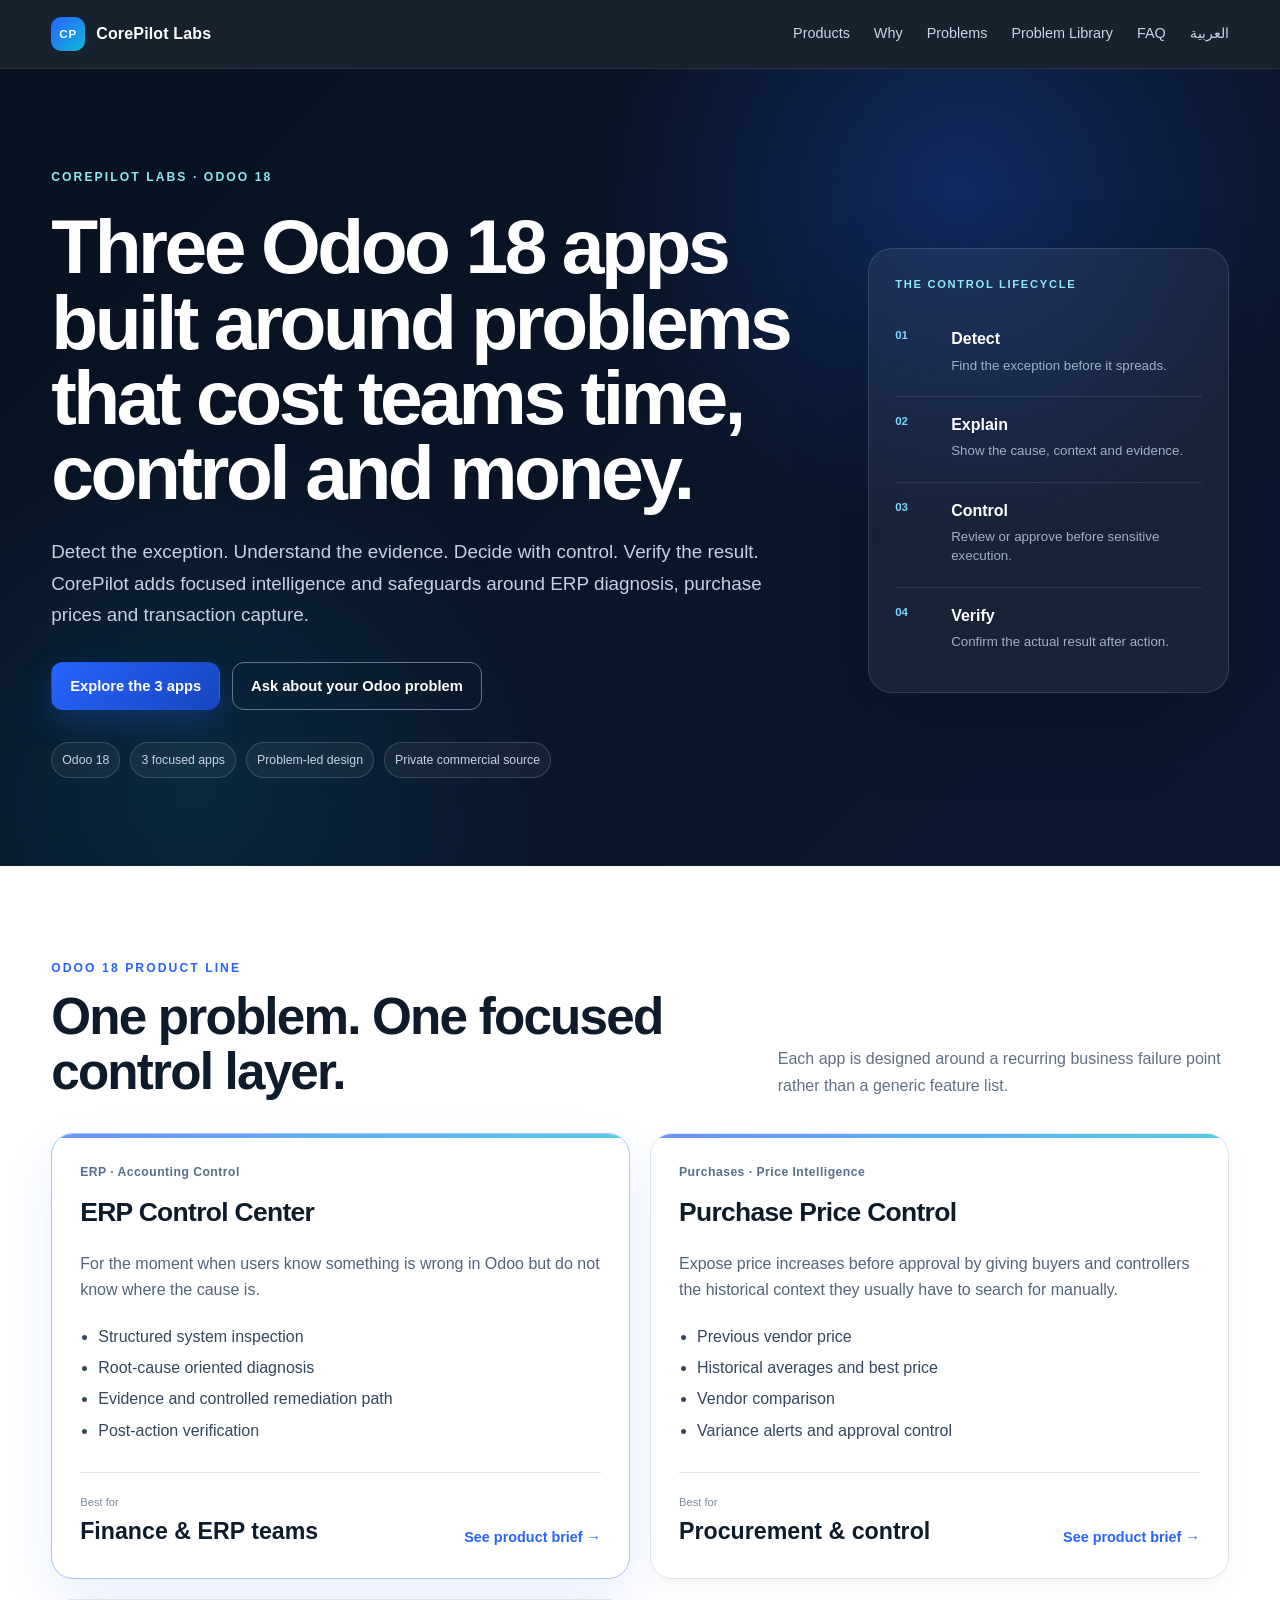
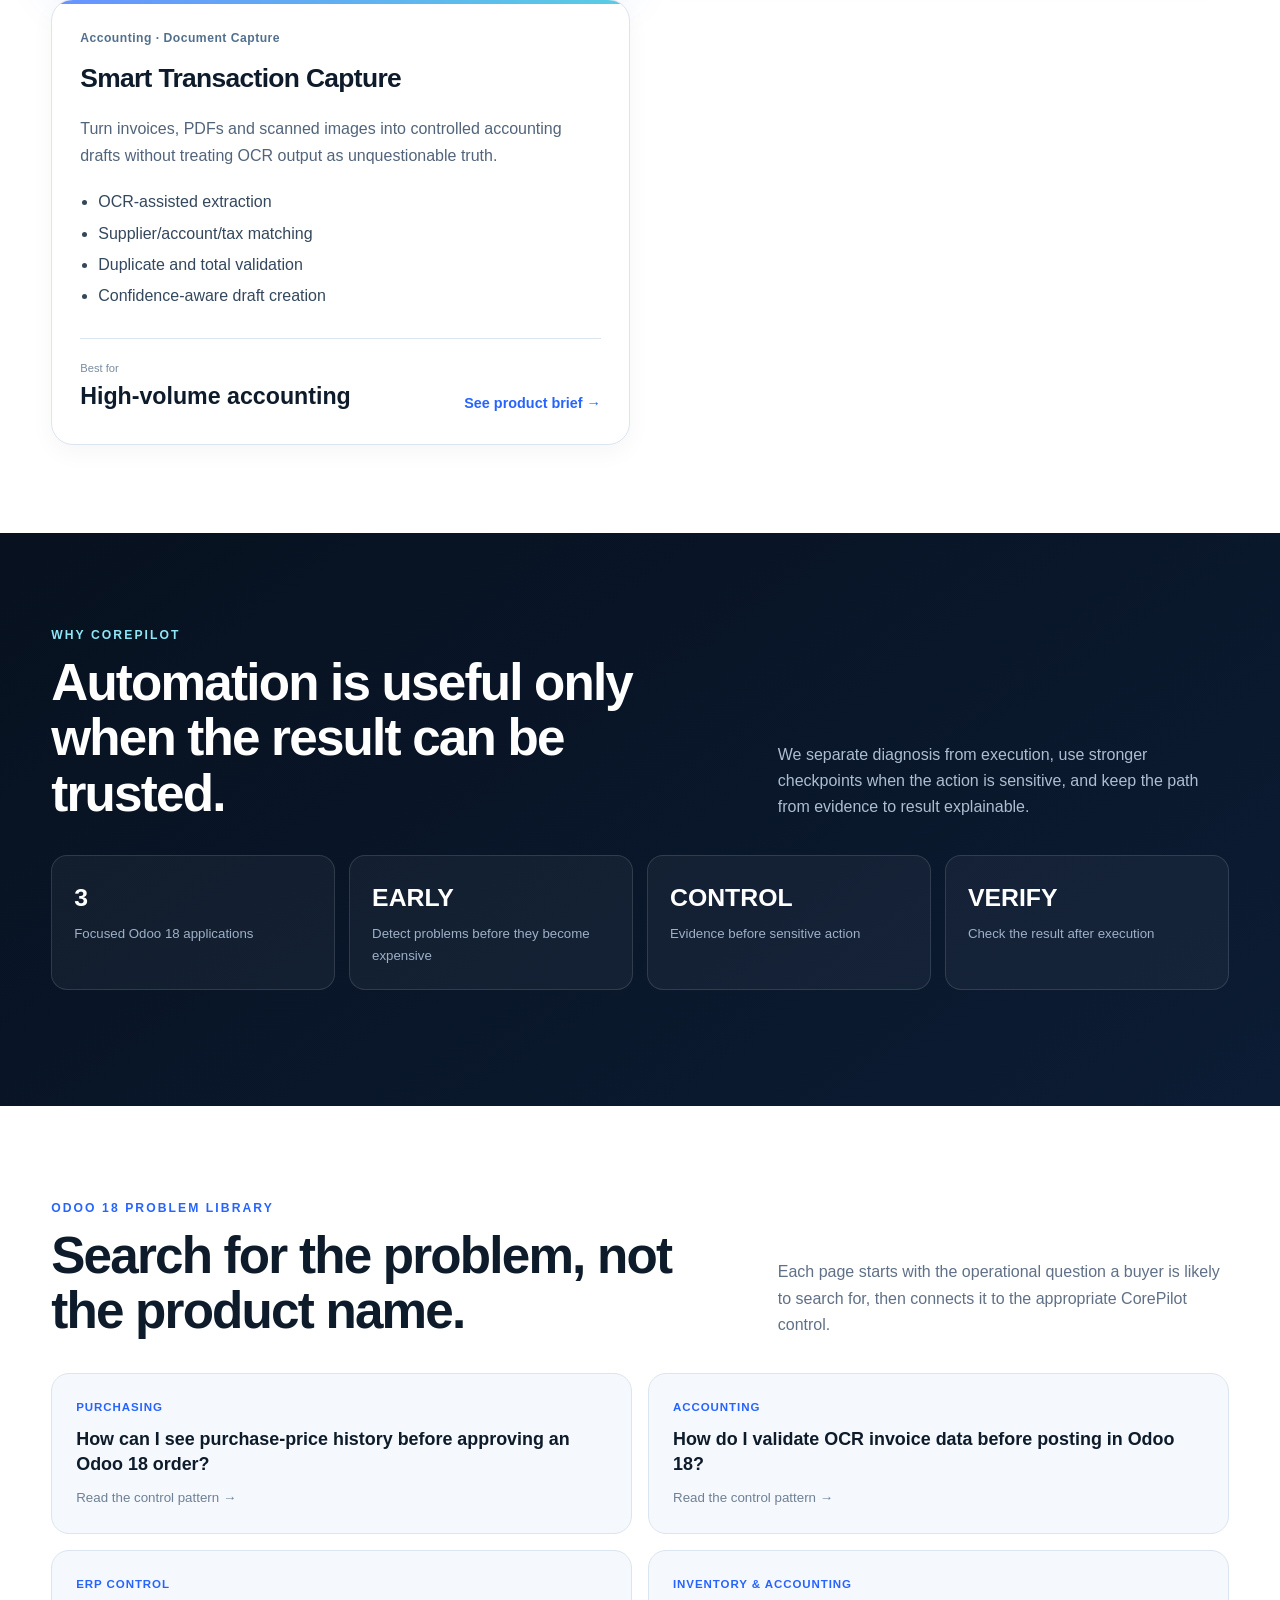
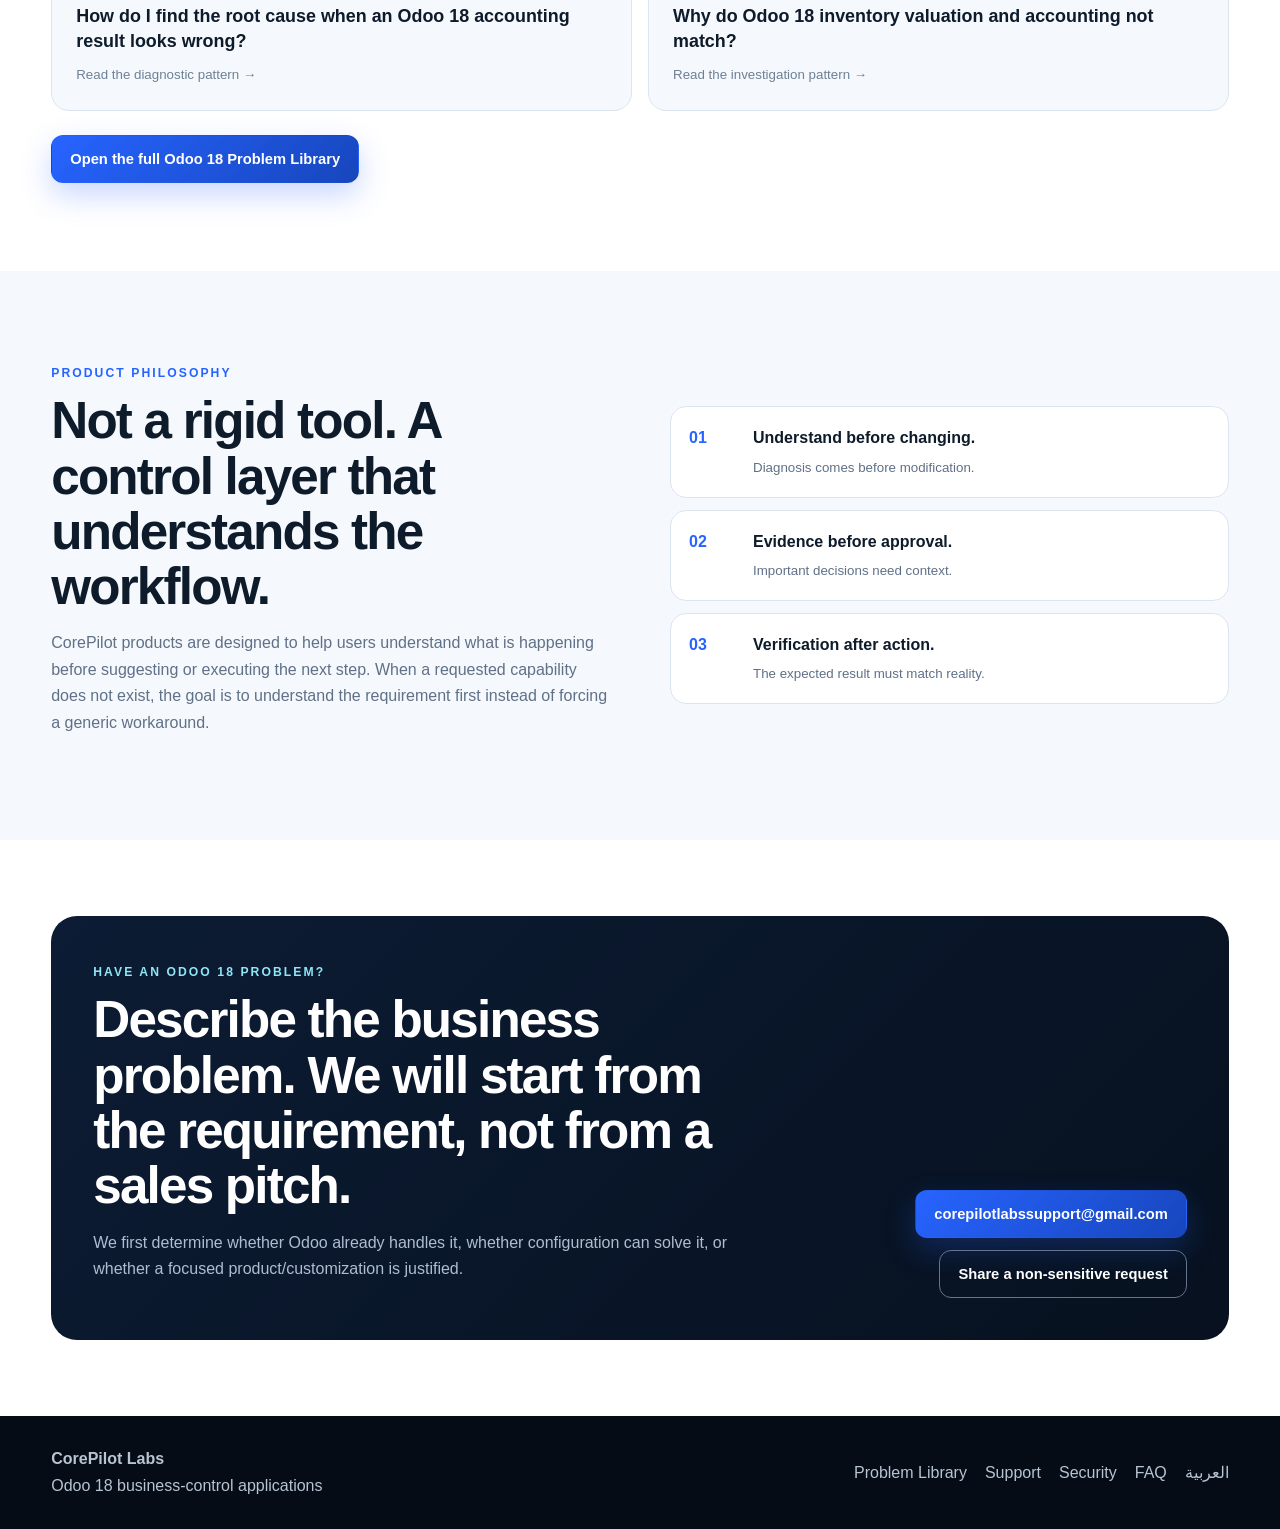
==== commit 811e2385: "marketing: route showroom traffic through Odoo 18 problem pages" ====
--- a/index.html
+++ b/index.html
@@ -5,7 +5,7 @@
   <meta name="viewport" content="width=device-width, initial-scale=1">
   <title>CorePilot Labs — Odoo 18 Business Control Apps</title>
   <meta name="description" content="Three focused Odoo 18 apps for ERP diagnostics, purchase price control and verified transaction capture. Detect problems earlier, build evidence and act with control.">
-  <meta name="keywords" content="Odoo 18,Odoo apps,Odoo accounting,Odoo ERP,Purchase Price Control,invoice OCR,Odoo automation,ERP Control Center,CorePilot Labs">
+  <meta name="keywords" content="Odoo 18,Odoo apps,Odoo accounting,Odoo ERP,Purchase Price Control,invoice OCR,Odoo automation,ERP Control Center,inventory accounting mismatch,CorePilot Labs">
   <meta name="theme-color" content="#07111f">
   <meta property="og:title" content="CorePilot Labs — 3 Odoo 18 Business Control Apps">
   <meta property="og:description" content="ERP Control Center, Purchase Price Control and Smart Transaction Capture for Odoo 18.">
@@ -13,89 +13,31 @@
   <link rel="stylesheet" href="styles.css">
 </head>
 <body>
-  <nav class="nav">
-    <div class="wrap nav-inner">
-      <a class="brand" href="#top" aria-label="CorePilot Labs home"><span class="brand-mark">CP</span><span>CorePilot Labs</span></a>
-      <div class="nav-links"><a href="#products">Products</a><a href="#why">Why</a><a href="#problems">Problems</a><a href="FAQ.md">FAQ</a><a href="ar.html">العربية</a></div>
-    </div>
-  </nav>
+  <nav class="nav"><div class="wrap nav-inner"><a class="brand" href="#top" aria-label="CorePilot Labs home"><span class="brand-mark">CP</span><span>CorePilot Labs</span></a><div class="nav-links"><a href="#products">Products</a><a href="#why">Why</a><a href="#problems">Problems</a><a href="ODOO18_PROBLEM_LIBRARY.md">Problem Library</a><a href="FAQ.md">FAQ</a><a href="ar.html">العربية</a></div></div></nav>
 
-  <header class="hero" id="top">
-    <div class="wrap hero-grid">
-      <div>
-        <span class="eyebrow">COREPILOT LABS · ODOO 18</span>
-        <h1>Three Odoo 18 apps built around problems that cost teams time, control and money.</h1>
-        <p class="lead">Detect the exception. Understand the evidence. Decide with control. Verify the result. CorePilot adds focused intelligence and safeguards around ERP diagnosis, purchase prices and transaction capture.</p>
-        <div class="actions"><a class="button primary" href="#products">Explore the 3 apps</a><a class="button" href="mailto:corepilotlabssupport@gmail.com?subject=CorePilot%20Odoo%2018%20inquiry">Ask about your Odoo problem</a></div>
-        <div class="trust-row"><span>Odoo 18</span><span>3 focused apps</span><span>Problem-led design</span><span>Private commercial source</span></div>
-      </div>
-      <aside class="hero-panel" aria-label="CorePilot control lifecycle">
-        <div class="panel-kicker">THE CONTROL LIFECYCLE</div>
-        <ol class="lifecycle">
-          <li><b>01</b><span><strong>Detect</strong><small>Find the exception before it spreads.</small></span></li>
-          <li><b>02</b><span><strong>Explain</strong><small>Show the cause, context and evidence.</small></span></li>
-          <li><b>03</b><span><strong>Control</strong><small>Review or approve before sensitive execution.</small></span></li>
-          <li><b>04</b><span><strong>Verify</strong><small>Confirm the actual result after action.</small></span></li>
-        </ol>
-      </aside>
-    </div>
-  </header>
+  <header class="hero" id="top"><div class="wrap hero-grid"><div><span class="eyebrow">COREPILOT LABS · ODOO 18</span><h1>Three Odoo 18 apps built around problems that cost teams time, control and money.</h1><p class="lead">Detect the exception. Understand the evidence. Decide with control. Verify the result. CorePilot adds focused intelligence and safeguards around ERP diagnosis, purchase prices and transaction capture.</p><div class="actions"><a class="button primary" href="#products">Explore the 3 apps</a><a class="button" href="mailto:corepilotlabssupport@gmail.com?subject=CorePilot%20Odoo%2018%20inquiry">Ask about your Odoo problem</a></div><div class="trust-row"><span>Odoo 18</span><span>3 focused apps</span><span>Problem-led design</span><span>Private commercial source</span></div></div><aside class="hero-panel" aria-label="CorePilot control lifecycle"><div class="panel-kicker">THE CONTROL LIFECYCLE</div><ol class="lifecycle"><li><b>01</b><span><strong>Detect</strong><small>Find the exception before it spreads.</small></span></li><li><b>02</b><span><strong>Explain</strong><small>Show the cause, context and evidence.</small></span></li><li><b>03</b><span><strong>Control</strong><small>Review or approve before sensitive execution.</small></span></li><li><b>04</b><span><strong>Verify</strong><small>Confirm the actual result after action.</small></span></li></ol></aside></div></header>
 
   <main>
-    <section class="section" id="products">
-      <div class="wrap">
-        <div class="section-head"><div><span class="eyebrow blue">ODOO 18 PRODUCT LINE</span><h2>One problem. One focused control layer.</h2></div><p>Each app is designed around a recurring business failure point rather than a generic feature list.</p></div>
-        <div class="product-grid">
-          <article class="product-card featured">
-            <span class="tag">ERP · Accounting Control</span>
-            <h3>ERP Control Center</h3>
-            <p>For the moment when users know something is wrong in Odoo but do not know where the cause is.</p>
-            <ul><li>Structured system inspection</li><li>Root-cause oriented diagnosis</li><li>Evidence and controlled remediation path</li><li>Post-action verification</li></ul>
-            <div class="card-foot"><div><small>Best for</small><strong>Finance & ERP teams</strong></div><a href="products/erp-control-suite.md">See product brief →</a></div>
-          </article>
+    <section class="section" id="products"><div class="wrap"><div class="section-head"><div><span class="eyebrow blue">ODOO 18 PRODUCT LINE</span><h2>One problem. One focused control layer.</h2></div><p>Each app is designed around a recurring business failure point rather than a generic feature list.</p></div><div class="product-grid">
+      <article class="product-card featured"><span class="tag">ERP · Accounting Control</span><h3>ERP Control Center</h3><p>For the moment when users know something is wrong in Odoo but do not know where the cause is.</p><ul><li>Structured system inspection</li><li>Root-cause oriented diagnosis</li><li>Evidence and controlled remediation path</li><li>Post-action verification</li></ul><div class="card-foot"><div><small>Best for</small><strong>Finance & ERP teams</strong></div><a href="products/erp-control-suite.md">See product brief →</a></div></article>
+      <article class="product-card"><span class="tag">Purchases · Price Intelligence</span><h3>Purchase Price Control</h3><p>Expose price increases before approval by giving buyers and controllers the historical context they usually have to search for manually.</p><ul><li>Previous vendor price</li><li>Historical averages and best price</li><li>Vendor comparison</li><li>Variance alerts and approval control</li></ul><div class="card-foot"><div><small>Best for</small><strong>Procurement & control</strong></div><a href="products/purchase-price-control.md">See product brief →</a></div></article>
+      <article class="product-card"><span class="tag">Accounting · Document Capture</span><h3>Smart Transaction Capture</h3><p>Turn invoices, PDFs and scanned images into controlled accounting drafts without treating OCR output as unquestionable truth.</p><ul><li>OCR-assisted extraction</li><li>Supplier/account/tax matching</li><li>Duplicate and total validation</li><li>Confidence-aware draft creation</li></ul><div class="card-foot"><div><small>Best for</small><strong>High-volume accounting</strong></div><a href="products/smart-transaction-capture.md">See product brief →</a></div></article>
+    </div></div></section>
 
-          <article class="product-card">
-            <span class="tag">Purchases · Price Intelligence</span>
-            <h3>Purchase Price Control</h3>
-            <p>Expose price increases before approval by giving buyers and controllers the historical context they usually have to search for manually.</p>
-            <ul><li>Previous vendor price</li><li>Historical averages and best price</li><li>Vendor comparison</li><li>Variance alerts and approval control</li></ul>
-            <div class="card-foot"><div><small>Best for</small><strong>Procurement & control</strong></div><a href="products/purchase-price-control.md">See product brief →</a></div>
-          </article>
+    <section class="section proof-section" id="why"><div class="wrap"><div class="section-head inverse"><div><span class="eyebrow">WHY COREPILOT</span><h2>Automation is useful only when the result can be trusted.</h2></div><p>We separate diagnosis from execution, use stronger checkpoints when the action is sensitive, and keep the path from evidence to result explainable.</p></div><div class="proof-grid"><div class="proof-card"><strong>3</strong><span>Focused Odoo 18 applications</span></div><div class="proof-card"><strong>EARLY</strong><span>Detect problems before they become expensive</span></div><div class="proof-card"><strong>CONTROL</strong><span>Evidence before sensitive action</span></div><div class="proof-card"><strong>VERIFY</strong><span>Check the result after execution</span></div></div></div></section>
 
-          <article class="product-card">
-            <span class="tag">Accounting · Document Capture</span>
-            <h3>Smart Transaction Capture</h3>
-            <p>Turn invoices, PDFs and scanned images into controlled accounting drafts without treating OCR output as unquestionable truth.</p>
-            <ul><li>OCR-assisted extraction</li><li>Supplier/account/tax matching</li><li>Duplicate and total validation</li><li>Confidence-aware draft creation</li></ul>
-            <div class="card-foot"><div><small>Best for</small><strong>High-volume accounting</strong></div><a href="products/smart-transaction-capture.md">See product brief →</a></div>
-          </article>
-        </div>
-      </div>
-    </section>
-
-    <section class="section proof-section" id="why">
-      <div class="wrap">
-        <div class="section-head inverse"><div><span class="eyebrow">WHY COREPILOT</span><h2>Automation is useful only when the result can be trusted.</h2></div><p>We separate diagnosis from execution, use stronger checkpoints when the action is sensitive, and keep the path from evidence to result explainable.</p></div>
-        <div class="proof-grid"><div class="proof-card"><strong>3</strong><span>Focused Odoo 18 applications</span></div><div class="proof-card"><strong>EARLY</strong><span>Detect problems before they become expensive</span></div><div class="proof-card"><strong>CONTROL</strong><span>Evidence before sensitive action</span></div><div class="proof-card"><strong>VERIFY</strong><span>Check the result after execution</span></div></div>
-      </div>
-    </section>
-
-    <section class="section" id="problems">
-      <div class="wrap">
-        <div class="section-head"><div><span class="eyebrow blue">PROBLEM LIBRARY</span><h2>Search for the problem, not the product name.</h2></div><p>Useful product discovery starts from the operating problem the user is trying to solve.</p></div>
-        <div class="problem-grid">
-          <a class="problem-card" href="use-cases/odoo-purchase-price-increase-control.md"><span>Purchasing</span><strong>How do you catch a purchase-price increase before approval?</strong><small>Read the control pattern →</small></a>
-          <a class="problem-card" href="use-cases/odoo-invoice-ocr-validation.md"><span>Accounting</span><strong>Why is OCR alone not enough for invoice capture?</strong><small>Read the control pattern →</small></a>
-          <a class="problem-card" href="use-cases/odoo-accounting-diagnostics-control.md"><span>ERP Control</span><strong>How do you move from “something is wrong” to a defensible diagnosis?</strong><small>Read the control pattern →</small></a>
-        </div>
-      </div>
-    </section>
+    <section class="section" id="problems"><div class="wrap"><div class="section-head"><div><span class="eyebrow blue">ODOO 18 PROBLEM LIBRARY</span><h2>Search for the problem, not the product name.</h2></div><p>Each page starts with the operational question a buyer is likely to search for, then connects it to the appropriate CorePilot control.</p></div><div class="problem-grid">
+      <a class="problem-card" href="use-cases/odoo18-purchase-price-history-before-approval.md"><span>Purchasing</span><strong>How can I see purchase-price history before approving an Odoo 18 order?</strong><small>Read the control pattern →</small></a>
+      <a class="problem-card" href="use-cases/odoo18-invoice-ocr-validation-before-posting.md"><span>Accounting</span><strong>How do I validate OCR invoice data before posting in Odoo 18?</strong><small>Read the control pattern →</small></a>
+      <a class="problem-card" href="use-cases/odoo18-accounting-problem-root-cause.md"><span>ERP Control</span><strong>How do I find the root cause when an Odoo 18 accounting result looks wrong?</strong><small>Read the diagnostic pattern →</small></a>
+      <a class="problem-card" href="use-cases/odoo18-inventory-accounting-mismatch.md"><span>Inventory & Accounting</span><strong>Why do Odoo 18 inventory valuation and accounting not match?</strong><small>Read the investigation pattern →</small></a>
+    </div><div class="actions" style="margin-top:24px"><a class="button primary" href="ODOO18_PROBLEM_LIBRARY.md">Open the full Odoo 18 Problem Library</a></div></div></section>
 
     <section class="section principles"><div class="wrap split"><div><span class="eyebrow blue">PRODUCT PHILOSOPHY</span><h2>Not a rigid tool. A control layer that understands the workflow.</h2><p>CorePilot products are designed to help users understand what is happening before suggesting or executing the next step. When a requested capability does not exist, the goal is to understand the requirement first instead of forcing a generic workaround.</p></div><div class="principle-list"><div><b>01</b><span><strong>Understand before changing.</strong><small>Diagnosis comes before modification.</small></span></div><div><b>02</b><span><strong>Evidence before approval.</strong><small>Important decisions need context.</small></span></div><div><b>03</b><span><strong>Verification after action.</strong><small>The expected result must match reality.</small></span></div></div></div></section>
 
     <section class="cta-section"><div class="wrap cta-box"><div><span class="eyebrow">HAVE AN ODOO 18 PROBLEM?</span><h2>Describe the business problem. We will start from the requirement, not from a sales pitch.</h2><p>We first determine whether Odoo already handles it, whether configuration can solve it, or whether a focused product/customization is justified.</p></div><div class="actions"><a class="button primary" href="mailto:corepilotlabssupport@gmail.com?subject=Odoo%2018%20business%20problem">corepilotlabssupport@gmail.com</a><a class="button" href="https://github.com/corepilotlabs/odoo18-business-apps/issues">Share a non-sensitive request</a></div></div></section>
   </main>
 
-  <footer><div class="wrap footer-grid"><div><strong>CorePilot Labs</strong><span>Odoo 18 business-control applications</span></div><div><a href="SUPPORT.md">Support</a><a href="SECURITY.md">Security</a><a href="FAQ.md">FAQ</a><a href="ar.html">العربية</a></div></div></footer>
+  <footer><div class="wrap footer-grid"><div><strong>CorePilot Labs</strong><span>Odoo 18 business-control applications</span></div><div><a href="ODOO18_PROBLEM_LIBRARY.md">Problem Library</a><a href="SUPPORT.md">Support</a><a href="SECURITY.md">Security</a><a href="FAQ.md">FAQ</a><a href="ar.html">العربية</a></div></div></footer>
 </body>
-</html>
+</html>
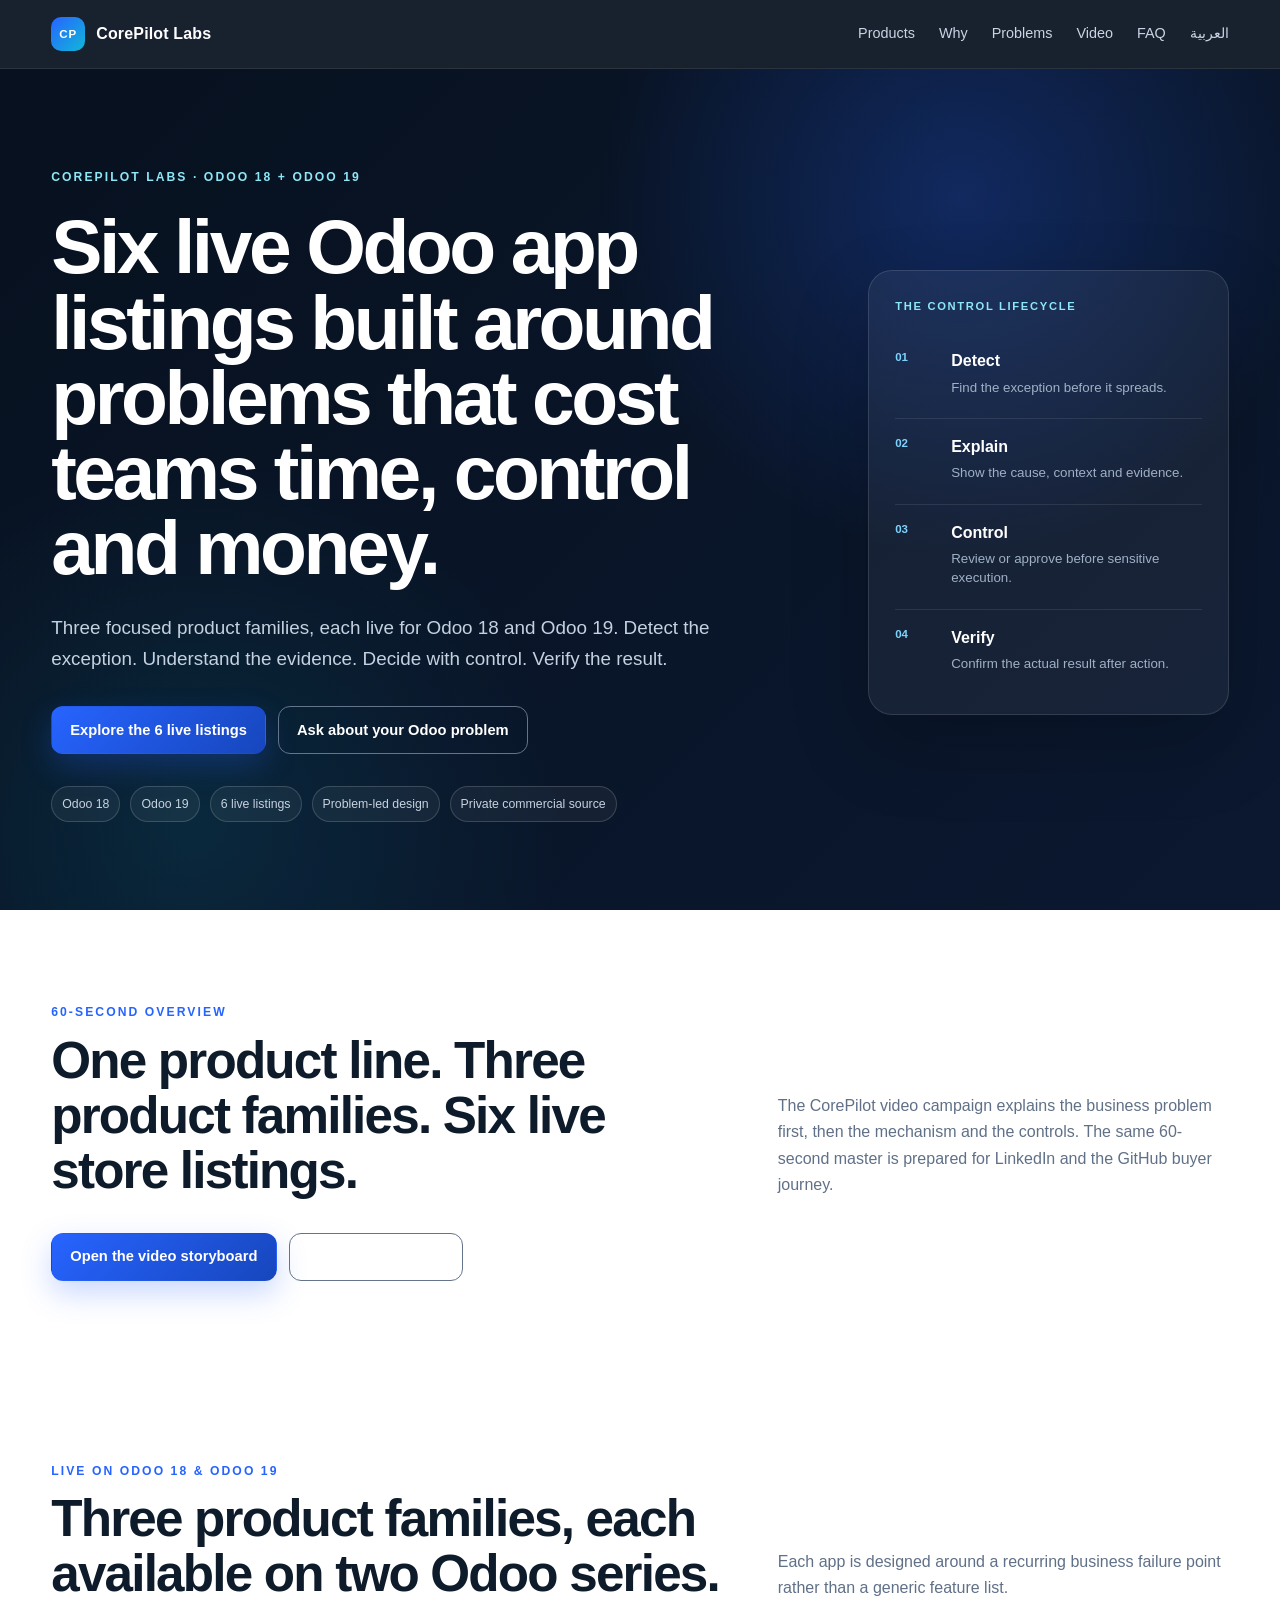
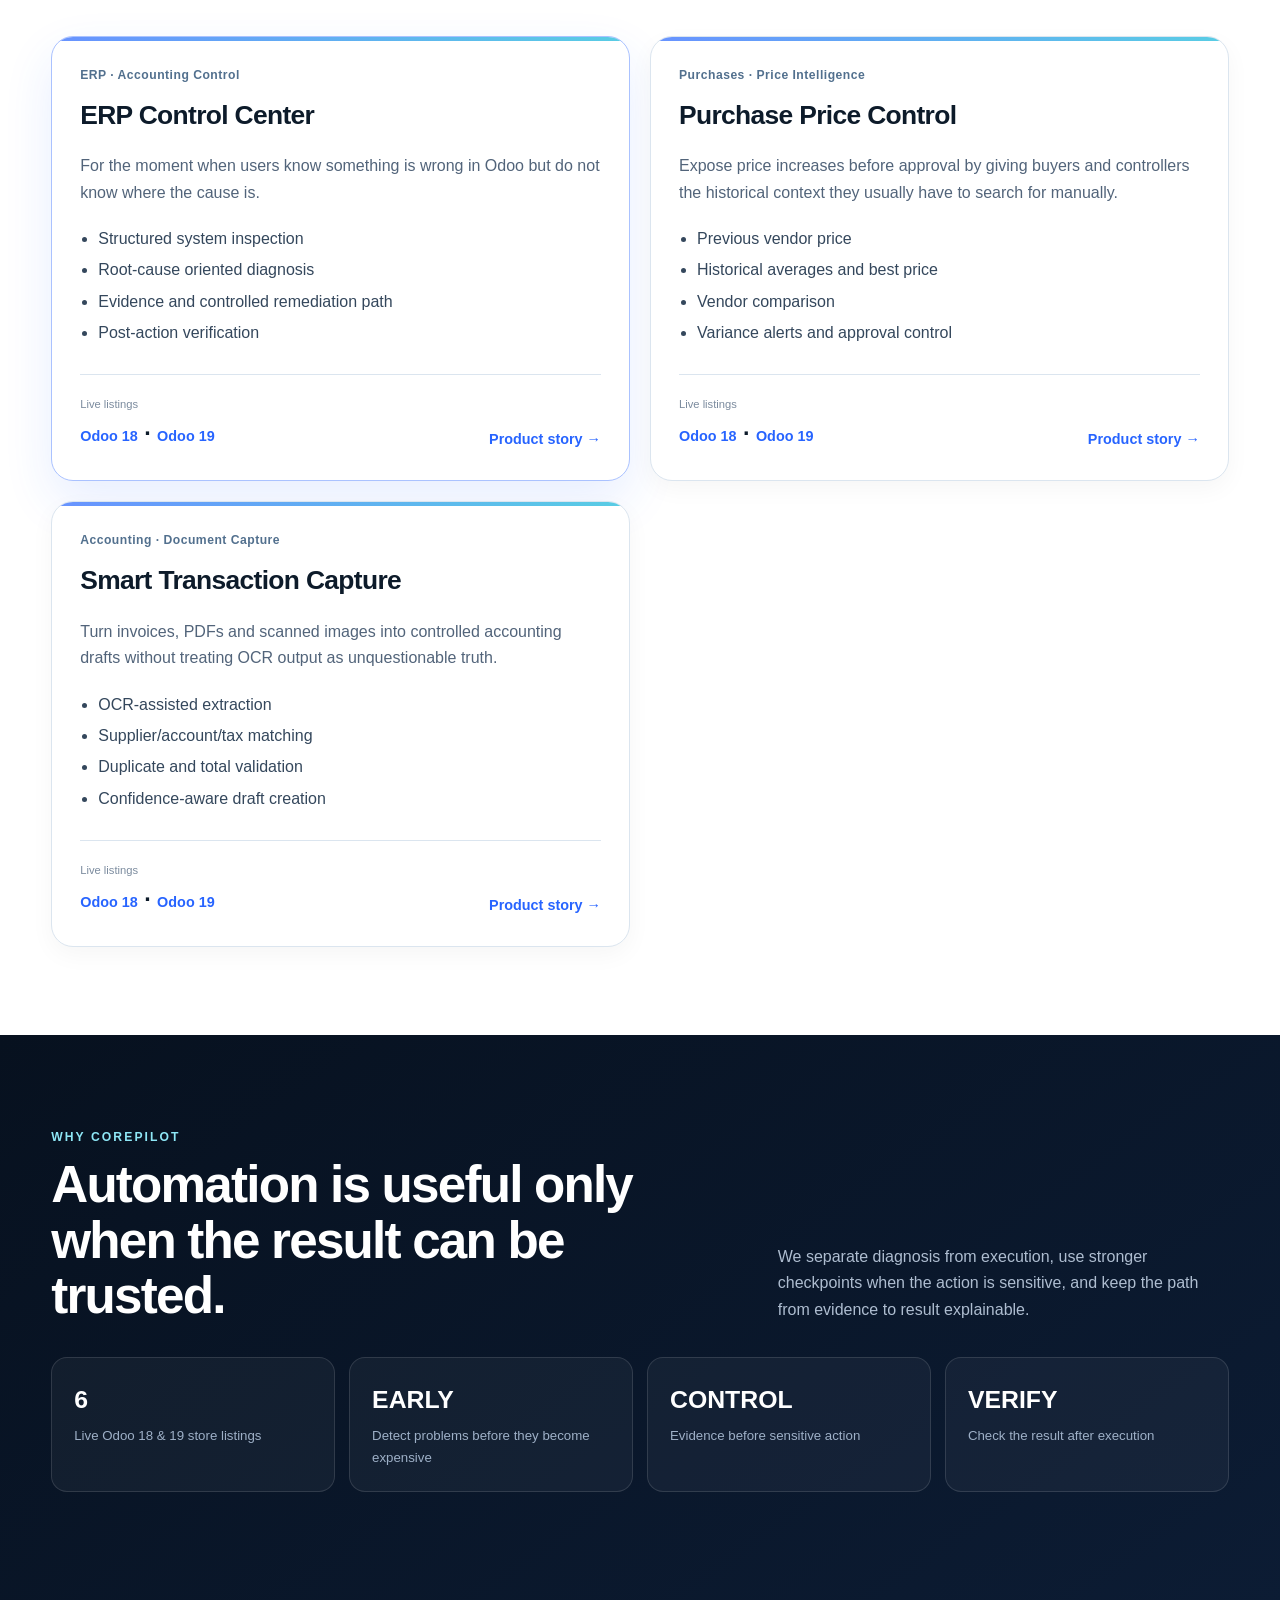
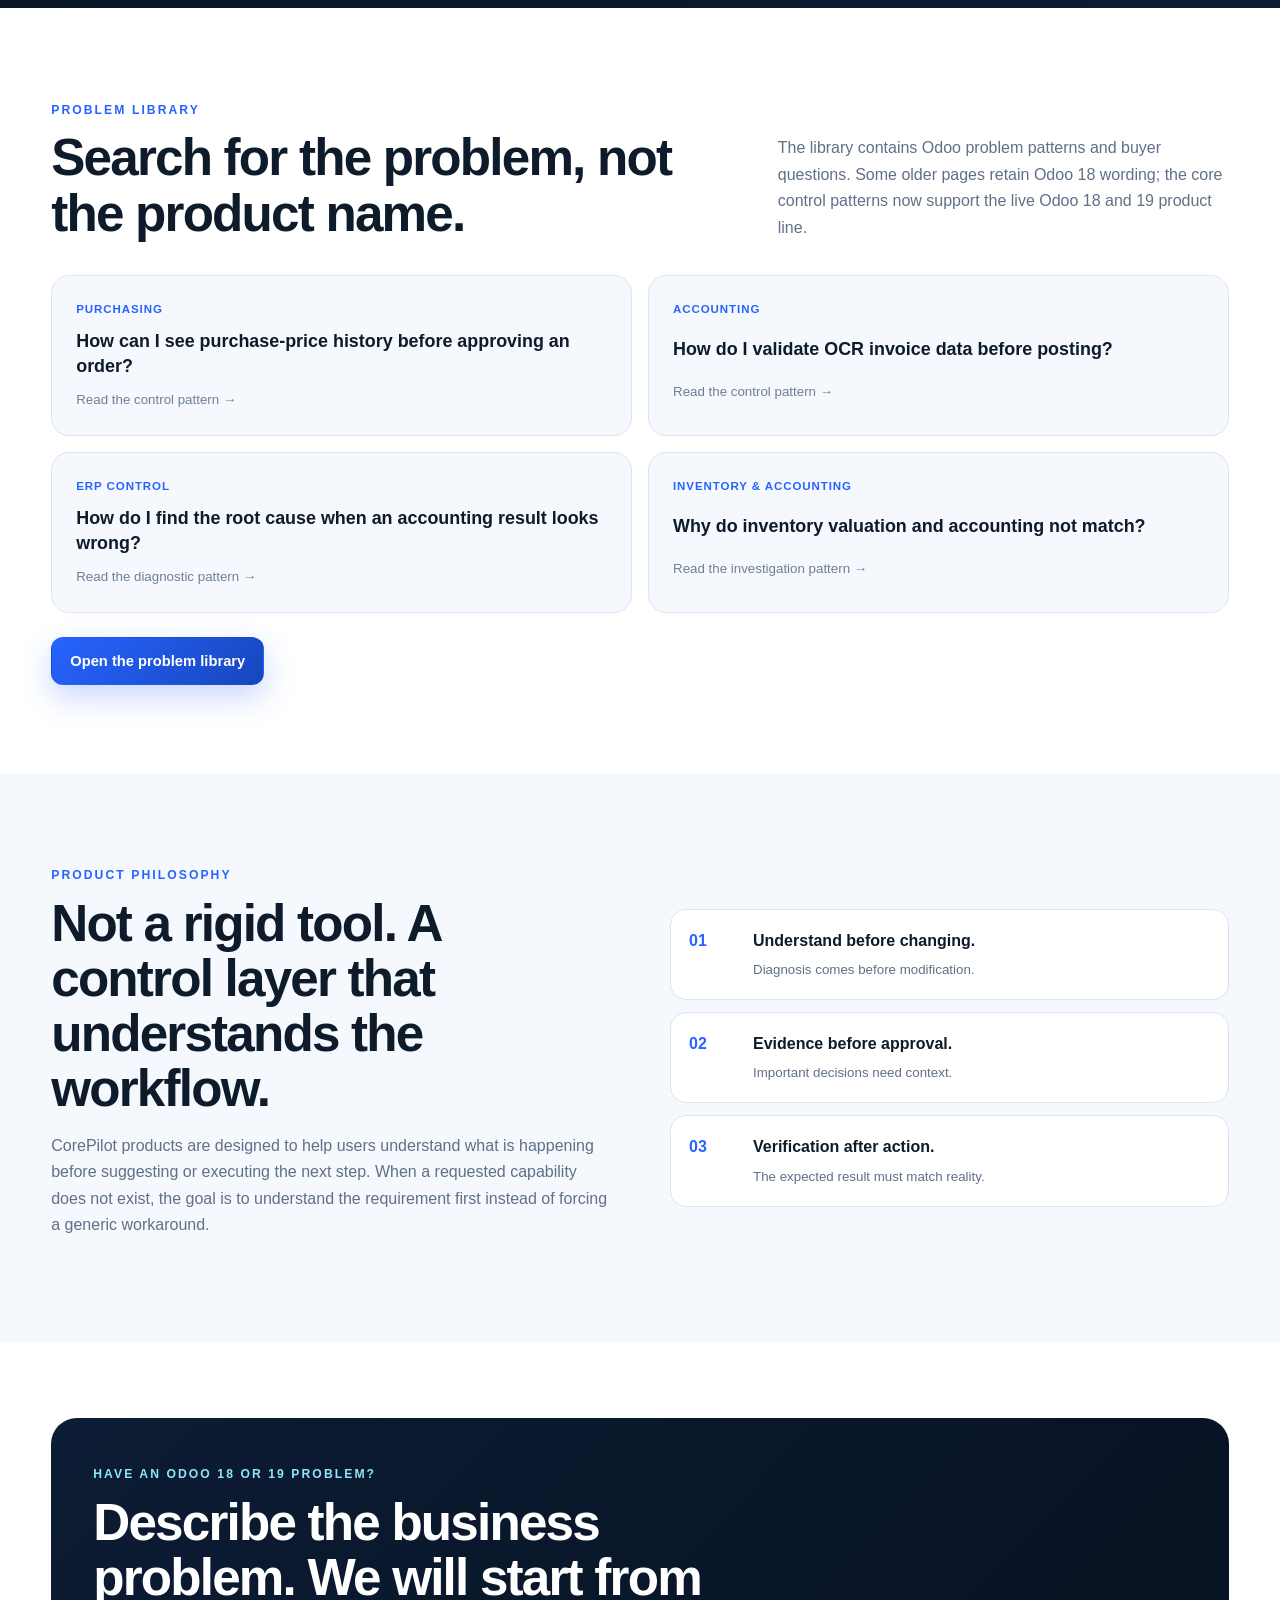
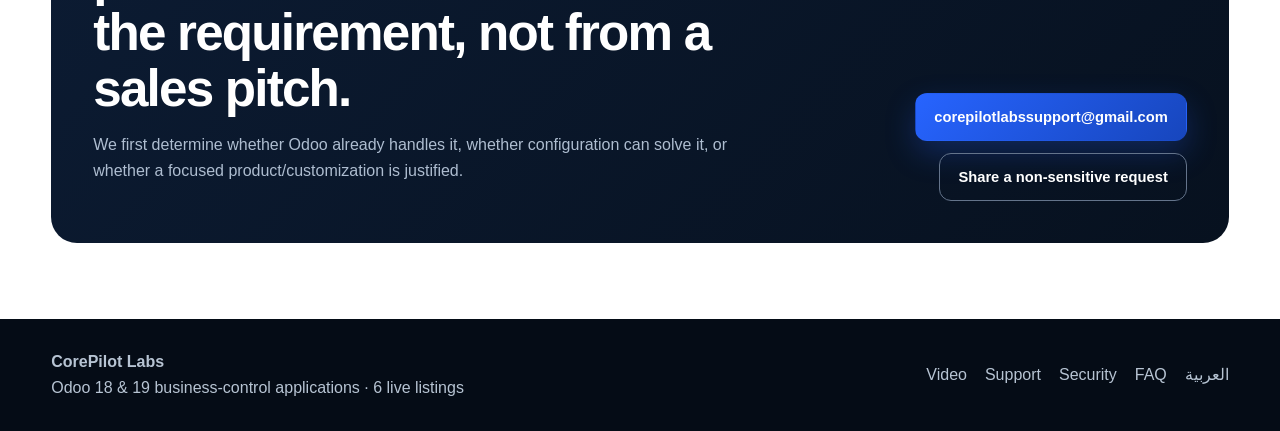
==== commit eddc228e: "Expand public GitHub Pages showroom to six Odoo 18 and 19 listings" ====
--- a/index.html
+++ b/index.html
@@ -3,41 +3,43 @@
 <head>
   <meta charset="utf-8">
   <meta name="viewport" content="width=device-width, initial-scale=1">
-  <title>CorePilot Labs — Odoo 18 Business Control Apps</title>
-  <meta name="description" content="Three focused Odoo 18 apps for ERP diagnostics, purchase price control and verified transaction capture. Detect problems earlier, build evidence and act with control.">
-  <meta name="keywords" content="Odoo 18,Odoo apps,Odoo accounting,Odoo ERP,Purchase Price Control,invoice OCR,Odoo automation,ERP Control Center,inventory accounting mismatch,CorePilot Labs">
+  <title>CorePilot Labs — Odoo 18 & 19 Business Control Apps</title>
+  <meta name="description" content="Six live Odoo Apps Store listings across Odoo 18 and Odoo 19: ERP Control Center, Purchase Price Control and Smart Transaction Capture by CorePilot Labs.">
+  <meta name="keywords" content="Odoo 18,Odoo 19,Odoo apps,Odoo accounting,Odoo ERP,Purchase Price Control,invoice OCR,Odoo automation,ERP Control Center,CorePilot Labs">
   <meta name="theme-color" content="#07111f">
-  <meta property="og:title" content="CorePilot Labs — 3 Odoo 18 Business Control Apps">
-  <meta property="og:description" content="ERP Control Center, Purchase Price Control and Smart Transaction Capture for Odoo 18.">
+  <meta property="og:title" content="CorePilot Labs — 6 live Odoo 18 & 19 app listings">
+  <meta property="og:description" content="ERP Control Center, Purchase Price Control and Smart Transaction Capture — live for Odoo 18 and Odoo 19.">
   <meta property="og:type" content="website">
   <link rel="stylesheet" href="styles.css">
 </head>
 <body>
-  <nav class="nav"><div class="wrap nav-inner"><a class="brand" href="#top" aria-label="CorePilot Labs home"><span class="brand-mark">CP</span><span>CorePilot Labs</span></a><div class="nav-links"><a href="#products">Products</a><a href="#why">Why</a><a href="#problems">Problems</a><a href="ODOO18_PROBLEM_LIBRARY.md">Problem Library</a><a href="FAQ.md">FAQ</a><a href="ar.html">العربية</a></div></div></nav>
+  <nav class="nav"><div class="wrap nav-inner"><a class="brand" href="#top" aria-label="CorePilot Labs home"><span class="brand-mark">CP</span><span>CorePilot Labs</span></a><div class="nav-links"><a href="#products">Products</a><a href="#why">Why</a><a href="#problems">Problems</a><a href="marketing/VIDEO_CAMPAIGN.md">Video</a><a href="FAQ.md">FAQ</a><a href="ar.html">العربية</a></div></div></nav>
 
-  <header class="hero" id="top"><div class="wrap hero-grid"><div><span class="eyebrow">COREPILOT LABS · ODOO 18</span><h1>Three Odoo 18 apps built around problems that cost teams time, control and money.</h1><p class="lead">Detect the exception. Understand the evidence. Decide with control. Verify the result. CorePilot adds focused intelligence and safeguards around ERP diagnosis, purchase prices and transaction capture.</p><div class="actions"><a class="button primary" href="#products">Explore the 3 apps</a><a class="button" href="mailto:corepilotlabssupport@gmail.com?subject=CorePilot%20Odoo%2018%20inquiry">Ask about your Odoo problem</a></div><div class="trust-row"><span>Odoo 18</span><span>3 focused apps</span><span>Problem-led design</span><span>Private commercial source</span></div></div><aside class="hero-panel" aria-label="CorePilot control lifecycle"><div class="panel-kicker">THE CONTROL LIFECYCLE</div><ol class="lifecycle"><li><b>01</b><span><strong>Detect</strong><small>Find the exception before it spreads.</small></span></li><li><b>02</b><span><strong>Explain</strong><small>Show the cause, context and evidence.</small></span></li><li><b>03</b><span><strong>Control</strong><small>Review or approve before sensitive execution.</small></span></li><li><b>04</b><span><strong>Verify</strong><small>Confirm the actual result after action.</small></span></li></ol></aside></div></header>
+  <header class="hero" id="top"><div class="wrap hero-grid"><div><span class="eyebrow">COREPILOT LABS · ODOO 18 + ODOO 19</span><h1>Six live Odoo app listings built around problems that cost teams time, control and money.</h1><p class="lead">Three focused product families, each live for Odoo 18 and Odoo 19. Detect the exception. Understand the evidence. Decide with control. Verify the result.</p><div class="actions"><a class="button primary" href="#products">Explore the 6 live listings</a><a class="button" href="mailto:corepilotlabssupport@gmail.com?subject=CorePilot%20Odoo%2018%2F19%20inquiry">Ask about your Odoo problem</a></div><div class="trust-row"><span>Odoo 18</span><span>Odoo 19</span><span>6 live listings</span><span>Problem-led design</span><span>Private commercial source</span></div></div><aside class="hero-panel" aria-label="CorePilot control lifecycle"><div class="panel-kicker">THE CONTROL LIFECYCLE</div><ol class="lifecycle"><li><b>01</b><span><strong>Detect</strong><small>Find the exception before it spreads.</small></span></li><li><b>02</b><span><strong>Explain</strong><small>Show the cause, context and evidence.</small></span></li><li><b>03</b><span><strong>Control</strong><small>Review or approve before sensitive execution.</small></span></li><li><b>04</b><span><strong>Verify</strong><small>Confirm the actual result after action.</small></span></li></ol></aside></div></header>
 
   <main>
-    <section class="section" id="products"><div class="wrap"><div class="section-head"><div><span class="eyebrow blue">ODOO 18 PRODUCT LINE</span><h2>One problem. One focused control layer.</h2></div><p>Each app is designed around a recurring business failure point rather than a generic feature list.</p></div><div class="product-grid">
-      <article class="product-card featured"><span class="tag">ERP · Accounting Control</span><h3>ERP Control Center</h3><p>For the moment when users know something is wrong in Odoo but do not know where the cause is.</p><ul><li>Structured system inspection</li><li>Root-cause oriented diagnosis</li><li>Evidence and controlled remediation path</li><li>Post-action verification</li></ul><div class="card-foot"><div><small>Best for</small><strong>Finance & ERP teams</strong></div><a href="products/erp-control-suite.md">See product brief →</a></div></article>
-      <article class="product-card"><span class="tag">Purchases · Price Intelligence</span><h3>Purchase Price Control</h3><p>Expose price increases before approval by giving buyers and controllers the historical context they usually have to search for manually.</p><ul><li>Previous vendor price</li><li>Historical averages and best price</li><li>Vendor comparison</li><li>Variance alerts and approval control</li></ul><div class="card-foot"><div><small>Best for</small><strong>Procurement & control</strong></div><a href="products/purchase-price-control.md">See product brief →</a></div></article>
-      <article class="product-card"><span class="tag">Accounting · Document Capture</span><h3>Smart Transaction Capture</h3><p>Turn invoices, PDFs and scanned images into controlled accounting drafts without treating OCR output as unquestionable truth.</p><ul><li>OCR-assisted extraction</li><li>Supplier/account/tax matching</li><li>Duplicate and total validation</li><li>Confidence-aware draft creation</li></ul><div class="card-foot"><div><small>Best for</small><strong>High-volume accounting</strong></div><a href="products/smart-transaction-capture.md">See product brief →</a></div></article>
+    <section class="section"><div class="wrap"><div class="section-head"><div><span class="eyebrow blue">60-SECOND OVERVIEW</span><h2>One product line. Three product families. Six live store listings.</h2></div><p>The CorePilot video campaign explains the business problem first, then the mechanism and the controls. The same 60-second master is prepared for LinkedIn and the GitHub buyer journey.</p></div><div class="actions"><a class="button primary" href="marketing/VIDEO_CAMPAIGN.md">Open the video storyboard</a><a class="button" href="#products">See the live listings</a></div></div></section>
+
+    <section class="section" id="products"><div class="wrap"><div class="section-head"><div><span class="eyebrow blue">LIVE ON ODOO 18 & ODOO 19</span><h2>Three product families, each available on two Odoo series.</h2></div><p>Each app is designed around a recurring business failure point rather than a generic feature list.</p></div><div class="product-grid">
+      <article class="product-card featured"><span class="tag">ERP · Accounting Control</span><h3>ERP Control Center</h3><p>For the moment when users know something is wrong in Odoo but do not know where the cause is.</p><ul><li>Structured system inspection</li><li>Root-cause oriented diagnosis</li><li>Evidence and controlled remediation path</li><li>Post-action verification</li></ul><div class="card-foot"><div><small>Live listings</small><strong><a href="https://apps.odoo.com/apps/modules/18.0/corepilot_setup_reports">Odoo 18</a> · <a href="https://apps.odoo.com/apps/modules/19.0/corepilot_setup_reports">Odoo 19</a></strong></div><a href="products/erp-control-suite.md">Product story →</a></div></article>
+      <article class="product-card"><span class="tag">Purchases · Price Intelligence</span><h3>Purchase Price Control</h3><p>Expose price increases before approval by giving buyers and controllers the historical context they usually have to search for manually.</p><ul><li>Previous vendor price</li><li>Historical averages and best price</li><li>Vendor comparison</li><li>Variance alerts and approval control</li></ul><div class="card-foot"><div><small>Live listings</small><strong><a href="https://apps.odoo.com/apps/modules/18.0/corepilot_purchase_price_control">Odoo 18</a> · <a href="https://apps.odoo.com/apps/modules/19.0/corepilot_purchase_price_control">Odoo 19</a></strong></div><a href="products/purchase-price-control.md">Product story →</a></div></article>
+      <article class="product-card"><span class="tag">Accounting · Document Capture</span><h3>Smart Transaction Capture</h3><p>Turn invoices, PDFs and scanned images into controlled accounting drafts without treating OCR output as unquestionable truth.</p><ul><li>OCR-assisted extraction</li><li>Supplier/account/tax matching</li><li>Duplicate and total validation</li><li>Confidence-aware draft creation</li></ul><div class="card-foot"><div><small>Live listings</small><strong><a href="https://apps.odoo.com/apps/modules/18.0/corepilot_smart_transaction_capture">Odoo 18</a> · <a href="https://apps.odoo.com/apps/modules/19.0/corepilot_smart_transaction_capture">Odoo 19</a></strong></div><a href="products/smart-transaction-capture.md">Product story →</a></div></article>
     </div></div></section>
 
-    <section class="section proof-section" id="why"><div class="wrap"><div class="section-head inverse"><div><span class="eyebrow">WHY COREPILOT</span><h2>Automation is useful only when the result can be trusted.</h2></div><p>We separate diagnosis from execution, use stronger checkpoints when the action is sensitive, and keep the path from evidence to result explainable.</p></div><div class="proof-grid"><div class="proof-card"><strong>3</strong><span>Focused Odoo 18 applications</span></div><div class="proof-card"><strong>EARLY</strong><span>Detect problems before they become expensive</span></div><div class="proof-card"><strong>CONTROL</strong><span>Evidence before sensitive action</span></div><div class="proof-card"><strong>VERIFY</strong><span>Check the result after execution</span></div></div></div></section>
+    <section class="section proof-section" id="why"><div class="wrap"><div class="section-head inverse"><div><span class="eyebrow">WHY COREPILOT</span><h2>Automation is useful only when the result can be trusted.</h2></div><p>We separate diagnosis from execution, use stronger checkpoints when the action is sensitive, and keep the path from evidence to result explainable.</p></div><div class="proof-grid"><div class="proof-card"><strong>6</strong><span>Live Odoo 18 & 19 store listings</span></div><div class="proof-card"><strong>EARLY</strong><span>Detect problems before they become expensive</span></div><div class="proof-card"><strong>CONTROL</strong><span>Evidence before sensitive action</span></div><div class="proof-card"><strong>VERIFY</strong><span>Check the result after execution</span></div></div></div></section>
 
-    <section class="section" id="problems"><div class="wrap"><div class="section-head"><div><span class="eyebrow blue">ODOO 18 PROBLEM LIBRARY</span><h2>Search for the problem, not the product name.</h2></div><p>Each page starts with the operational question a buyer is likely to search for, then connects it to the appropriate CorePilot control.</p></div><div class="problem-grid">
-      <a class="problem-card" href="use-cases/odoo18-purchase-price-history-before-approval.md"><span>Purchasing</span><strong>How can I see purchase-price history before approving an Odoo 18 order?</strong><small>Read the control pattern →</small></a>
-      <a class="problem-card" href="use-cases/odoo18-invoice-ocr-validation-before-posting.md"><span>Accounting</span><strong>How do I validate OCR invoice data before posting in Odoo 18?</strong><small>Read the control pattern →</small></a>
-      <a class="problem-card" href="use-cases/odoo18-accounting-problem-root-cause.md"><span>ERP Control</span><strong>How do I find the root cause when an Odoo 18 accounting result looks wrong?</strong><small>Read the diagnostic pattern →</small></a>
-      <a class="problem-card" href="use-cases/odoo18-inventory-accounting-mismatch.md"><span>Inventory & Accounting</span><strong>Why do Odoo 18 inventory valuation and accounting not match?</strong><small>Read the investigation pattern →</small></a>
-    </div><div class="actions" style="margin-top:24px"><a class="button primary" href="ODOO18_PROBLEM_LIBRARY.md">Open the full Odoo 18 Problem Library</a></div></div></section>
+    <section class="section" id="problems"><div class="wrap"><div class="section-head"><div><span class="eyebrow blue">PROBLEM LIBRARY</span><h2>Search for the problem, not the product name.</h2></div><p>The library contains Odoo problem patterns and buyer questions. Some older pages retain Odoo 18 wording; the core control patterns now support the live Odoo 18 and 19 product line.</p></div><div class="problem-grid">
+      <a class="problem-card" href="use-cases/odoo18-purchase-price-history-before-approval.md"><span>Purchasing</span><strong>How can I see purchase-price history before approving an order?</strong><small>Read the control pattern →</small></a>
+      <a class="problem-card" href="use-cases/odoo18-invoice-ocr-validation-before-posting.md"><span>Accounting</span><strong>How do I validate OCR invoice data before posting?</strong><small>Read the control pattern →</small></a>
+      <a class="problem-card" href="use-cases/odoo18-accounting-problem-root-cause.md"><span>ERP Control</span><strong>How do I find the root cause when an accounting result looks wrong?</strong><small>Read the diagnostic pattern →</small></a>
+      <a class="problem-card" href="use-cases/odoo18-inventory-accounting-mismatch.md"><span>Inventory & Accounting</span><strong>Why do inventory valuation and accounting not match?</strong><small>Read the investigation pattern →</small></a>
+    </div><div class="actions" style="margin-top:24px"><a class="button primary" href="ODOO18_PROBLEM_LIBRARY.md">Open the problem library</a></div></div></section>
 
     <section class="section principles"><div class="wrap split"><div><span class="eyebrow blue">PRODUCT PHILOSOPHY</span><h2>Not a rigid tool. A control layer that understands the workflow.</h2><p>CorePilot products are designed to help users understand what is happening before suggesting or executing the next step. When a requested capability does not exist, the goal is to understand the requirement first instead of forcing a generic workaround.</p></div><div class="principle-list"><div><b>01</b><span><strong>Understand before changing.</strong><small>Diagnosis comes before modification.</small></span></div><div><b>02</b><span><strong>Evidence before approval.</strong><small>Important decisions need context.</small></span></div><div><b>03</b><span><strong>Verification after action.</strong><small>The expected result must match reality.</small></span></div></div></div></section>
 
-    <section class="cta-section"><div class="wrap cta-box"><div><span class="eyebrow">HAVE AN ODOO 18 PROBLEM?</span><h2>Describe the business problem. We will start from the requirement, not from a sales pitch.</h2><p>We first determine whether Odoo already handles it, whether configuration can solve it, or whether a focused product/customization is justified.</p></div><div class="actions"><a class="button primary" href="mailto:corepilotlabssupport@gmail.com?subject=Odoo%2018%20business%20problem">corepilotlabssupport@gmail.com</a><a class="button" href="https://github.com/corepilotlabs/odoo18-business-apps/issues">Share a non-sensitive request</a></div></div></section>
+    <section class="cta-section"><div class="wrap cta-box"><div><span class="eyebrow">HAVE AN ODOO 18 OR 19 PROBLEM?</span><h2>Describe the business problem. We will start from the requirement, not from a sales pitch.</h2><p>We first determine whether Odoo already handles it, whether configuration can solve it, or whether a focused product/customization is justified.</p></div><div class="actions"><a class="button primary" href="mailto:corepilotlabssupport@gmail.com?subject=Odoo%2018%2F19%20business%20problem">corepilotlabssupport@gmail.com</a><a class="button" href="https://github.com/corepilotlabs/odoo18-business-apps/issues">Share a non-sensitive request</a></div></div></section>
   </main>
 
-  <footer><div class="wrap footer-grid"><div><strong>CorePilot Labs</strong><span>Odoo 18 business-control applications</span></div><div><a href="ODOO18_PROBLEM_LIBRARY.md">Problem Library</a><a href="SUPPORT.md">Support</a><a href="SECURITY.md">Security</a><a href="FAQ.md">FAQ</a><a href="ar.html">العربية</a></div></div></footer>
+  <footer><div class="wrap footer-grid"><div><strong>CorePilot Labs</strong><span>Odoo 18 & 19 business-control applications · 6 live listings</span></div><div><a href="marketing/VIDEO_CAMPAIGN.md">Video</a><a href="SUPPORT.md">Support</a><a href="SECURITY.md">Security</a><a href="FAQ.md">FAQ</a><a href="ar.html">العربية</a></div></div></footer>
 </body>
 </html>
